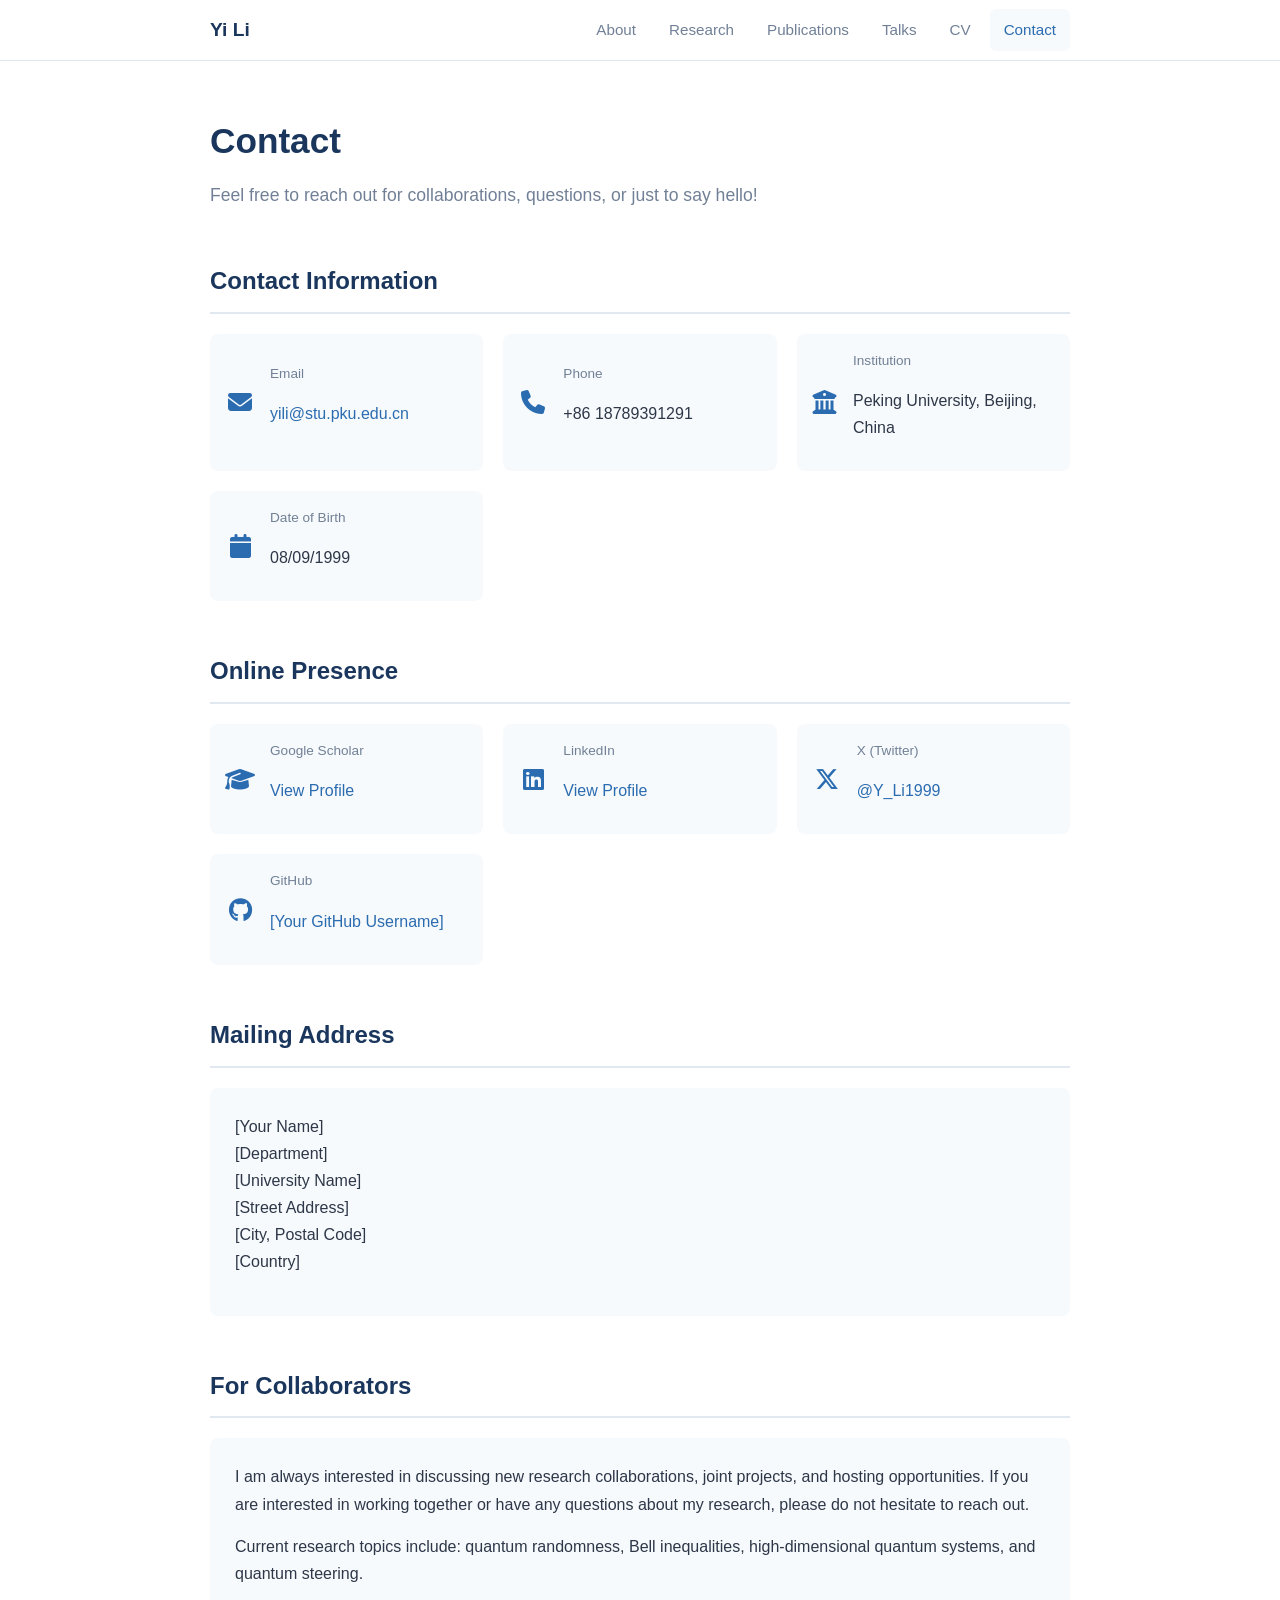
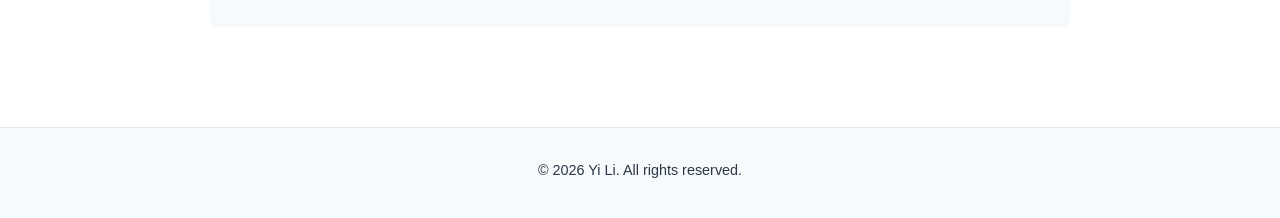
==== contact.html @ 9e3325fb "initial website" ====
<!DOCTYPE html>
<html lang="en">
<head>
    <meta charset="UTF-8">
    <meta name="viewport" content="width=device-width, initial-scale=1.0">
    <title>Contact - Yi Li</title>
    <link rel="stylesheet" href="style.css">
    <link rel="stylesheet" href="https://cdnjs.cloudflare.com/ajax/libs/font-awesome/6.4.0/css/all.min.css">
</head>
<body>
    <!-- Navigation -->
    <nav>
        <div class="nav-container">
            <a href="index.html" class="site-name">Yi Li</a>
            <button class="menu-toggle" onclick="document.querySelector('nav ul').classList.toggle('active')">
                <i class="fas fa-bars"></i>
            </button>
            <ul>
                <li><a href="index.html">About</a></li>
                <li><a href="research.html">Research</a></li>
                <li><a href="publications.html">Publications</a></li>
                <li><a href="talks.html">Talks</a></li>
                <li><a href="cv.html">CV</a></li>
                <li><a href="contact.html" class="active">Contact</a></li>
            </ul>
        </div>
    </nav>

    <!-- Main Content -->
    <main>
        <section>
            <h1>Contact</h1>
            <p class="subtitle">Feel free to reach out for collaborations, questions, or just to say hello!</p>
        </section>

        <!-- Contact Information -->
        <section>
            <h2>Contact Information</h2>
            <div class="contact-grid">
                <div class="contact-item">
                    <i class="fas fa-envelope"></i>
                    <div>
                        <p class="contact-label">Email</p>
                        <p class="contact-value"><a href="mailto:yili@stu.pku.edu.cn">yili@stu.pku.edu.cn</a></p>
                    </div>
                </div>
                <div class="contact-item">
                    <i class="fas fa-phone"></i>
                    <div>
                        <p class="contact-label">Phone</p>
                        <p class="contact-value">+86 18789391291</p>
                    </div>
                </div>
                <div class="contact-item">
                    <i class="fas fa-university"></i>
                    <div>
                        <p class="contact-label">Institution</p>
                        <p class="contact-value">Peking University, Beijing, China</p>
                    </div>
                </div>
                <div class="contact-item">
                    <i class="fas fa-calendar"></i>
                    <div>
                        <p class="contact-label">Date of Birth</p>
                        <p class="contact-value">08/09/1999</p>
                    </div>
                </div>
            </div>
        </section>

        <!-- Online Presence -->
        <section>
            <h2>Online Presence</h2>
            <div class="contact-grid">
                <div class="contact-item">
                    <i class="fas fa-graduation-cap"></i>
                    <div>
                        <p class="contact-label">Google Scholar</p>
                        <p class="contact-value"><a href="https://scholar.google.com/citations?user=m_tc_OsAAAAJ&hl=en" target="_blank">View Profile</a></p>
                    </div>
                </div>
                <div class="contact-item">
                    <i class="fab fa-linkedin"></i>
                    <div>
                        <p class="contact-label">LinkedIn</p>
                        <p class="contact-value"><a href="https://www.linkedin.com/in/yi-li-954007265/" target="_blank">View Profile</a></p>
                    </div>
                </div>
                <div class="contact-item">
                    <i class="fab fa-x-twitter"></i>
                    <div>
                        <p class="contact-label">X (Twitter)</p>
                        <p class="contact-value"><a href="https://x.com/Y_Li1999" target="_blank">@Y_Li1999</a></p>
                    </div>
                </div>
                <div class="contact-item">
                    <i class="fab fa-github"></i>
                    <div>
                        <p class="contact-label">GitHub</p>
                        <p class="contact-value"><a href="[Your GitHub URL]" target="_blank">[Your GitHub Username]</a></p>
                    </div>
                </div>
            </div>
        </section>

        <!-- Mailing Address -->
        <section>
            <h2>Mailing Address</h2>
            <div class="card">
                <p>
                    [Your Name]<br>
                    [Department]<br>
                    [University Name]<br>
                    [Street Address]<br>
                    [City, Postal Code]<br>
                    [Country]
                </p>
            </div>
        </section>

        <!-- For Potential Collaborators -->
        <section>
            <h2>For Collaborators</h2>
            <div class="card">
                <p>
                    I am always interested in discussing new research collaborations, joint projects, and hosting opportunities. If you are interested in working together or have any questions about my research, please do not hesitate to reach out.
                </p>
                <p>
                    Current research topics include: quantum randomness, Bell inequalities, high-dimensional quantum systems, and quantum steering.
                </p>
            </div>
        </section>
    </main>

    <!-- Footer -->
    <footer>
        <p>&copy; 2026 Yi Li. All rights reserved.</p>
    </footer>
</body>
</html>
---- style.css ----
/* ===========================
   Global Styles
   =========================== */
:root {
    --primary: #1a365d;
    --accent: #2b6cb0;
    --bg: #ffffff;
    --bg-light: #f7fafc;
    --text: #2d3748;
    --text-light: #718096;
    --border: #e2e8f0;
    --max-width: 900px;
}

* {
    margin: 0;
    padding: 0;
    box-sizing: border-box;
}

html {
    scroll-behavior: smooth;
}

body {
    font-family: -apple-system, BlinkMacSystemFont, 'Segoe UI', Roboto, 'Helvetica Neue', Arial, sans-serif;
    background: var(--bg);
    color: var(--text);
    line-height: 1.7;
    font-size: 16px;
}

/* ===========================
   Navigation
   =========================== */
nav {
    background: var(--bg);
    border-bottom: 1px solid var(--border);
    position: sticky;
    top: 0;
    z-index: 100;
}

nav .nav-container {
    max-width: var(--max-width);
    margin: 0 auto;
    display: flex;
    justify-content: space-between;
    align-items: center;
    padding: 0 20px;
    height: 60px;
}

nav .site-name {
    font-size: 1.2rem;
    font-weight: 600;
    color: var(--primary);
    text-decoration: none;
}

nav .site-name:hover {
    color: var(--accent);
}

nav ul {
    display: flex;
    list-style: none;
    gap: 5px;
}

nav ul li a {
    display: block;
    padding: 8px 14px;
    color: var(--text-light);
    text-decoration: none;
    font-size: 0.95rem;
    border-radius: 6px;
    transition: all 0.2s;
}

nav ul li a:hover,
nav ul li a.active {
    color: var(--accent);
    background: var(--bg-light);
}

nav .menu-toggle {
    display: none;
    background: none;
    border: none;
    font-size: 1.5rem;
    color: var(--text);
    cursor: pointer;
}

/* ===========================
   Main Content
   =========================== */
main {
    max-width: var(--max-width);
    margin: 0 auto;
    padding: 50px 20px;
    min-height: calc(100vh - 120px);
}

section {
    margin-bottom: 50px;
}

h1 {
    font-size: 2.2rem;
    color: var(--primary);
    margin-bottom: 10px;
    font-weight: 600;
}

h2 {
    font-size: 1.5rem;
    color: var(--primary);
    margin-bottom: 20px;
    padding-bottom: 10px;
    border-bottom: 2px solid var(--border);
    font-weight: 600;
}

h3 {
    font-size: 1.15rem;
    color: var(--accent);
    margin: 25px 0 10px;
    font-weight: 600;
}

h4 {
    font-size: 1rem;
    color: var(--text);
    margin: 15px 0 8px;
    font-weight: 600;
}

p {
    margin-bottom: 15px;
    color: var(--text);
}

.subtitle {
    font-size: 1.1rem;
    color: var(--text-light);
    margin-bottom: 25px;
}

a {
    color: var(--accent);
    text-decoration: none;
}

a:hover {
    text-decoration: underline;
}

/* ===========================
   Hero Section (Home)
   =========================== */
.hero {
    display: flex;
    gap: 40px;
    align-items: flex-start;
    margin-bottom: 40px;
}

.hero-photo {
    flex-shrink: 0;
    width: 180px;
}

.hero-photo .photo-placeholder {
    width: 180px;
    height: 220px;
    background: var(--bg-light);
    border: 2px dashed var(--border);
    border-radius: 8px;
    display: flex;
    align-items: center;
    justify-content: center;
    color: var(--text-light);
    font-size: 0.9rem;
    text-align: center;
    padding: 20px;
}

.hero-content {
    flex: 1;
}

.hero h1 {
    margin-bottom: 5px;
}

.hero .contacts {
    display: flex;
    flex-wrap: wrap;
    gap: 15px;
    margin-top: 20px;
    font-size: 0.95rem;
}

.hero .contacts a {
    color: var(--accent);
}

.hero .contacts span {
    display: inline-flex;
    align-items: center;
    gap: 5px;
    color: var(--text-light);
}

/* ===========================
   Profile Image
   =========================== */
.profile-photo {
    width: 180px;
    height: 220px;
    object-fit: cover;
    border-radius: 8px;
    border: 2px solid var(--border);
}

/* ===========================
   Section Cards
   =========================== */
.card {
    background: var(--bg-light);
    border-radius: 8px;
    padding: 25px;
    margin-bottom: 20px;
}

.card h3 {
    margin-top: 0;
}

/* ===========================
   Publication List
   =========================== */
.pub-list {
    list-style: none;
}

.pub-list li {
    padding: 20px 0;
    border-bottom: 1px solid var(--border);
}

.pub-list li:last-child {
    border-bottom: none;
}

.pub-list .pub-title {
    font-weight: 600;
    color: var(--primary);
    font-size: 1.05rem;
    margin-bottom: 5px;
}

.pub-list .pub-authors {
    color: var(--text-light);
    font-size: 0.95rem;
    margin-bottom: 5px;
}

.pub-list .pub-journal {
    color: var(--accent);
    font-style: italic;
    font-size: 0.95rem;
}

.pub-list .pub-note {
    color: var(--text-light);
    font-size: 0.85rem;
    margin-top: 5px;
}

/* ===========================
   Research Cards
   =========================== */
.research-grid {
    display: grid;
    grid-template-columns: repeat(auto-fit, minmax(280px, 1fr));
    gap: 20px;
}

.research-card {
    background: var(--bg-light);
    border-radius: 8px;
    padding: 25px;
    border: 1px solid var(--border);
}

.research-card h3 {
    margin-top: 0;
    color: var(--primary);
}

.research-card p {
    font-size: 0.95rem;
    color: var(--text-light);
}

/* ===========================
   Talks List
   =========================== */
.talks-list {
    list-style: none;
}

.talks-list li {
    padding: 15px 0;
    border-bottom: 1px solid var(--border);
}

.talks-list li:last-child {
    border-bottom: none;
}

.talks-list .talk-type {
    display: inline-block;
    background: var(--primary);
    color: white;
    padding: 2px 10px;
    border-radius: 4px;
    font-size: 0.8rem;
    margin-right: 10px;
}

.talks-list .talk-title {
    font-weight: 600;
    color: var(--text);
}

.talks-list .talk-info {
    color: var(--text-light);
    font-size: 0.9rem;
    margin-top: 5px;
}

/* ===========================
   CV Section
   =========================== */
.cv-section {
    margin-bottom: 40px;
}

.cv-section h3 {
    margin-top: 0;
}

.cv-item {
    display: flex;
    justify-content: space-between;
    padding: 8px 0;
    border-bottom: 1px solid var(--border);
}

.cv-item:last-child {
    border-bottom: none;
}

.cv-item .cv-left {
    flex: 1;
}

.cv-item .cv-right {
    color: var(--text-light);
    font-size: 0.9rem;
}

/* ===========================
   Contact Info
   =========================== */
.contact-grid {
    display: grid;
    grid-template-columns: repeat(auto-fit, minmax(250px, 1fr));
    gap: 20px;
}

.contact-item {
    display: flex;
    align-items: center;
    gap: 15px;
    padding: 15px;
    background: var(--bg-light);
    border-radius: 8px;
}

.contact-item i {
    font-size: 1.5rem;
    color: var(--accent);
    width: 30px;
    text-align: center;
}

.contact-item .contact-label {
    font-size: 0.85rem;
    color: var(--text-light);
}

.contact-item .contact-value {
    font-size: 1rem;
    color: var(--text);
}

.contact-item .contact-value a {
    color: var(--accent);
}

/* ===========================
   Social Links
   =========================== */
.social-links {
    display: flex;
    gap: 15px;
    margin-top: 20px;
}

.social-links a {
    display: inline-flex;
    align-items: center;
    gap: 8px;
    padding: 10px 20px;
    background: var(--primary);
    color: white;
    border-radius: 25px;
    font-size: 0.9rem;
    text-decoration: none;
    transition: background 0.2s;
}

.social-links a:hover {
    background: var(--accent);
    text-decoration: none;
}

.social-links a.linkedin {
    background: #0077b5;
}

.social-links a.twitter {
    background: #000;
}

/* ===========================
   Education & Experience
   =========================== */
.edu-item, .exp-item {
    padding: 20px 0;
    border-bottom: 1px solid var(--border);
}

.edu-item:last-child, .exp-item:last-child {
    border-bottom: none;
}

.edu-header, .exp-header {
    display: flex;
    justify-content: space-between;
    align-items: baseline;
    flex-wrap: wrap;
    gap: 10px;
}

.edu-header h3, .exp-header h3 {
    margin: 0;
    color: var(--primary);
}

.edu-header span, .exp-header span {
    color: var(--text-light);
    font-size: 0.9rem;
}

.edu-sub, .exp-sub {
    color: var(--text-light);
    margin-top: 5px;
}

.edu-item ul, .exp-item ul {
    margin-top: 10px;
    margin-left: 20px;
    color: var(--text);
}

.edu-item ul li, .exp-item ul li {
    margin-bottom: 5px;
}

/* ===========================
   Skills
   =========================== */
.skills-grid {
    display: grid;
    grid-template-columns: repeat(auto-fit, minmax(220px, 1fr));
    gap: 15px;
}

.skill-item {
    background: var(--bg-light);
    padding: 15px;
    border-radius: 8px;
}

.skill-item strong {
    color: var(--primary);
    display: block;
    margin-bottom: 5px;
}

.skill-item span {
    color: var(--text-light);
    font-size: 0.95rem;
}

/* ===========================
   Awards
   =========================== */
.award-grid {
    display: grid;
    grid-template-columns: repeat(auto-fit, minmax(280px, 1fr));
    gap: 12px;
}

.award-item {
    display: flex;
    justify-content: space-between;
    align-items: center;
    padding: 12px 15px;
    background: var(--bg-light);
    border-radius: 8px;
}

.award-item .award-name {
    color: var(--text);
}

.award-item .award-year {
    color: var(--text-light);
    font-size: 0.9rem;
}

/* ===========================
   Interests
   =========================== */
.interests {
    display: grid;
    grid-template-columns: repeat(auto-fit, minmax(300px, 1fr));
    gap: 20px;
}

.interest-item {
    background: var(--bg-light);
    padding: 20px;
    border-radius: 8px;
}

.interest-item h4 {
    margin: 0 0 10px;
    color: var(--primary);
    font-size: 1.05rem;
}

.interest-item p {
    margin: 0;
    font-size: 0.95rem;
    color: var(--text-light);
}

/* ===========================
   Footer
   =========================== */
footer {
    background: var(--bg-light);
    border-top: 1px solid var(--border);
    padding: 30px 20px;
    text-align: center;
    color: var(--text-light);
    font-size: 0.9rem;
}

footer p {
    margin-bottom: 5px;
}

/* ===========================
   Responsive Design
   =========================== */
@media (max-width: 768px) {
    nav ul {
        display: none;
        position: absolute;
        top: 60px;
        left: 0;
        right: 0;
        background: var(--bg);
        flex-direction: column;
        padding: 10px 20px;
        border-bottom: 1px solid var(--border);
    }

    nav ul.active {
        display: flex;
    }

    nav .menu-toggle {
        display: block;
    }

    .hero {
        flex-direction: column;
        align-items: center;
        text-align: center;
    }

    .hero .contacts {
        justify-content: center;
    }

    .hero-photo {
        width: 100%;
        display: flex;
        justify-content: center;
    }

    .hero-photo .photo-placeholder {
        width: 160px;
        height: 200px;
    }

    h1 {
        font-size: 1.8rem;
    }

    h2 {
        font-size: 1.3rem;
    }

    main {
        padding: 30px 15px;
    }

    .edu-header, .exp-header {
        flex-direction: column;
    }
}
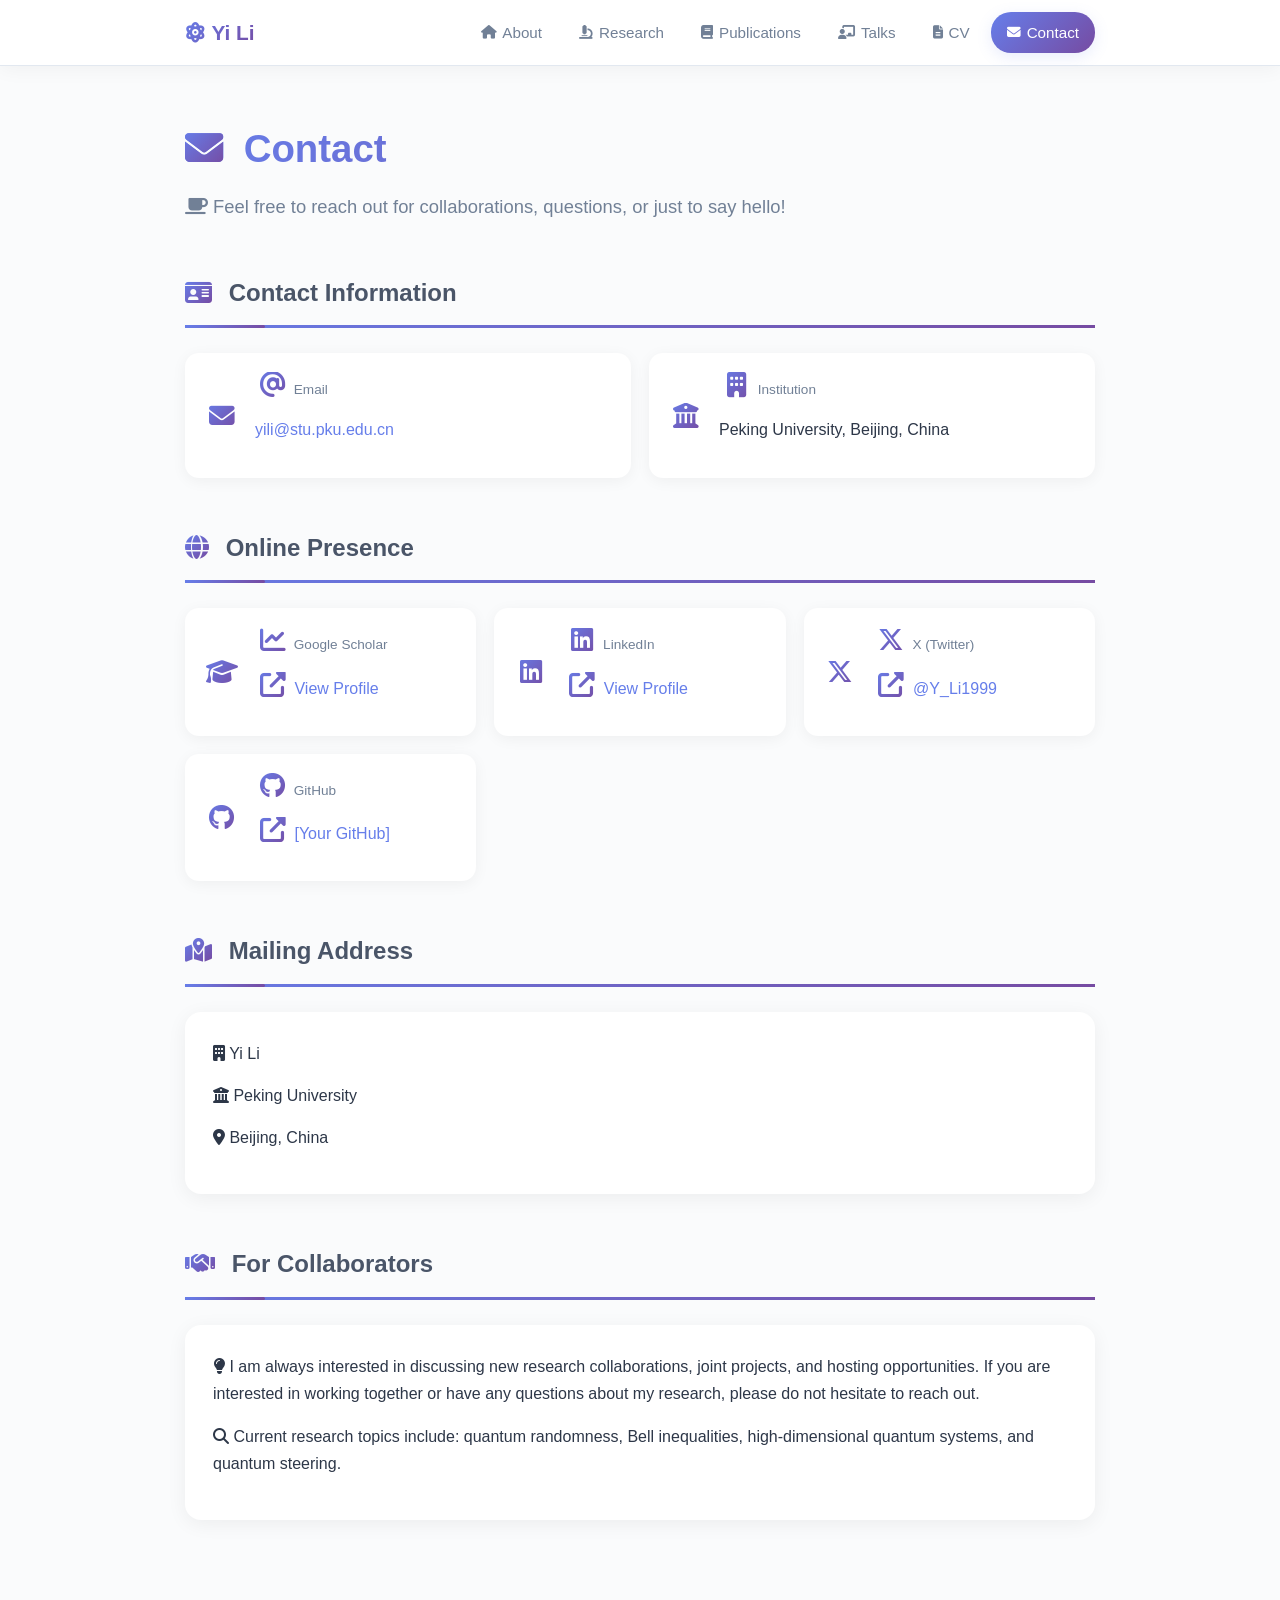
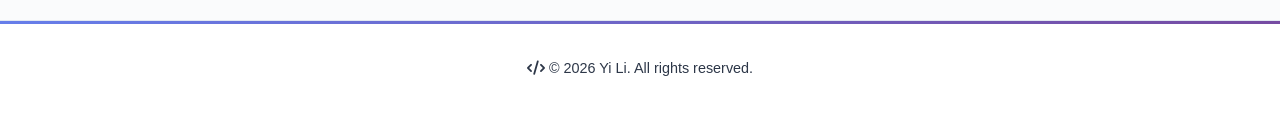
==== commit e3de2c6b: "update" ====
--- a/contact.html
+++ b/contact.html
@@ -11,17 +11,17 @@
     <!-- Navigation -->
     <nav>
         <div class="nav-container">
-            <a href="index.html" class="site-name">Yi Li</a>
+            <a href="index.html" class="site-name"><i class="fas fa-atom"></i> Yi Li</a>
             <button class="menu-toggle" onclick="document.querySelector('nav ul').classList.toggle('active')">
                 <i class="fas fa-bars"></i>
             </button>
             <ul>
-                <li><a href="index.html">About</a></li>
-                <li><a href="research.html">Research</a></li>
-                <li><a href="publications.html">Publications</a></li>
-                <li><a href="talks.html">Talks</a></li>
-                <li><a href="cv.html">CV</a></li>
-                <li><a href="contact.html" class="active">Contact</a></li>
+                <li><a href="index.html"><i class="fas fa-home"></i> About</a></li>
+                <li><a href="research.html"><i class="fas fa-microscope"></i> Research</a></li>
+                <li><a href="publications.html"><i class="fas fa-book"></i> Publications</a></li>
+                <li><a href="talks.html"><i class="fas fa-chalkboard-teacher"></i> Talks</a></li>
+                <li><a href="cv.html"><i class="fas fa-file-alt"></i> CV</a></li>
+                <li><a href="contact.html" class="active"><i class="fas fa-envelope"></i> Contact</a></li>
             </ul>
         </div>
     </nav>
@@ -29,40 +29,26 @@
     <!-- Main Content -->
     <main>
         <section>
-            <h1>Contact</h1>
-            <p class="subtitle">Feel free to reach out for collaborations, questions, or just to say hello!</p>
+            <h1><i class="fas fa-envelope"></i> Contact</h1>
+            <p class="subtitle"><i class="fas fa-coffee"></i> Feel free to reach out for collaborations, questions, or just to say hello!</p>
         </section>
 
         <!-- Contact Information -->
         <section>
-            <h2>Contact Information</h2>
+            <h2><i class="fas fa-id-card"></i> Contact Information</h2>
             <div class="contact-grid">
                 <div class="contact-item">
                     <i class="fas fa-envelope"></i>
                     <div>
-                        <p class="contact-label">Email</p>
+                        <p class="contact-label"><i class="fas fa-at"></i> Email</p>
                         <p class="contact-value"><a href="mailto:yili@stu.pku.edu.cn">yili@stu.pku.edu.cn</a></p>
-                    </div>
-                </div>
-                <div class="contact-item">
-                    <i class="fas fa-phone"></i>
-                    <div>
-                        <p class="contact-label">Phone</p>
-                        <p class="contact-value">+86 18789391291</p>
                     </div>
                 </div>
                 <div class="contact-item">
                     <i class="fas fa-university"></i>
                     <div>
-                        <p class="contact-label">Institution</p>
+                        <p class="contact-label"><i class="fas fa-building"></i> Institution</p>
                         <p class="contact-value">Peking University, Beijing, China</p>
-                    </div>
-                </div>
-                <div class="contact-item">
-                    <i class="fas fa-calendar"></i>
-                    <div>
-                        <p class="contact-label">Date of Birth</p>
-                        <p class="contact-value">08/09/1999</p>
                     </div>
                 </div>
             </div>
@@ -70,34 +56,34 @@
 
         <!-- Online Presence -->
         <section>
-            <h2>Online Presence</h2>
+            <h2><i class="fas fa-globe"></i> Online Presence</h2>
             <div class="contact-grid">
                 <div class="contact-item">
                     <i class="fas fa-graduation-cap"></i>
                     <div>
-                        <p class="contact-label">Google Scholar</p>
-                        <p class="contact-value"><a href="https://scholar.google.com/citations?user=m_tc_OsAAAAJ&hl=en" target="_blank">View Profile</a></p>
+                        <p class="contact-label"><i class="fas fa-chart-line"></i> Google Scholar</p>
+                        <p class="contact-value"><a href="https://scholar.google.com/citations?user=m_tc_OsAAAAJ&hl=en" target="_blank"><i class="fas fa-external-link-alt"></i> View Profile</a></p>
                     </div>
                 </div>
                 <div class="contact-item">
                     <i class="fab fa-linkedin"></i>
                     <div>
-                        <p class="contact-label">LinkedIn</p>
-                        <p class="contact-value"><a href="https://www.linkedin.com/in/yi-li-954007265/" target="_blank">View Profile</a></p>
+                        <p class="contact-label"><i class="fab fa-linkedin"></i> LinkedIn</p>
+                        <p class="contact-value"><a href="https://www.linkedin.com/in/yi-li-954007265/" target="_blank"><i class="fas fa-external-link-alt"></i> View Profile</a></p>
                     </div>
                 </div>
                 <div class="contact-item">
                     <i class="fab fa-x-twitter"></i>
                     <div>
-                        <p class="contact-label">X (Twitter)</p>
-                        <p class="contact-value"><a href="https://x.com/Y_Li1999" target="_blank">@Y_Li1999</a></p>
+                        <p class="contact-label"><i class="fab fa-x-twitter"></i> X (Twitter)</p>
+                        <p class="contact-value"><a href="https://x.com/Y_Li1999" target="_blank"><i class="fas fa-external-link-alt"></i> @Y_Li1999</a></p>
                     </div>
                 </div>
                 <div class="contact-item">
                     <i class="fab fa-github"></i>
                     <div>
-                        <p class="contact-label">GitHub</p>
-                        <p class="contact-value"><a href="[Your GitHub URL]" target="_blank">[Your GitHub Username]</a></p>
+                        <p class="contact-label"><i class="fab fa-github"></i> GitHub</p>
+                        <p class="contact-value"><a href="#"><i class="fas fa-external-link-alt"></i> [Your GitHub]</a></p>
                     </div>
                 </div>
             </div>
@@ -105,36 +91,27 @@
 
         <!-- Mailing Address -->
         <section>
-            <h2>Mailing Address</h2>
+            <h2><i class="fas fa-map-marked-alt"></i> Mailing Address</h2>
             <div class="card">
-                <p>
-                    [Your Name]<br>
-                    [Department]<br>
-                    [University Name]<br>
-                    [Street Address]<br>
-                    [City, Postal Code]<br>
-                    [Country]
-                </p>
+                <p><i class="fas fa-building"></i> Yi Li</p>
+                <p><i class="fas fa-university"></i> Peking University</p>
+                <p><i class="fas fa-map-marker-alt"></i> Beijing, China</p>
             </div>
         </section>
 
         <!-- For Potential Collaborators -->
         <section>
-            <h2>For Collaborators</h2>
+            <h2><i class="fas fa-handshake"></i> For Collaborators</h2>
             <div class="card">
-                <p>
-                    I am always interested in discussing new research collaborations, joint projects, and hosting opportunities. If you are interested in working together or have any questions about my research, please do not hesitate to reach out.
-                </p>
-                <p>
-                    Current research topics include: quantum randomness, Bell inequalities, high-dimensional quantum systems, and quantum steering.
-                </p>
+                <p><i class="fas fa-lightbulb"></i> I am always interested in discussing new research collaborations, joint projects, and hosting opportunities. If you are interested in working together or have any questions about my research, please do not hesitate to reach out.</p>
+                <p><i class="fas fa-search"></i> Current research topics include: quantum randomness, Bell inequalities, high-dimensional quantum systems, and quantum steering.</p>
             </div>
         </section>
     </main>
 
     <!-- Footer -->
     <footer>
-        <p>&copy; 2026 Yi Li. All rights reserved.</p>
+        <p><i class="fas fa-code"></i> &copy; 2026 Yi Li. All rights reserved.</p>
     </footer>
 </body>
 </html>
--- a/style.css
+++ b/style.css
@@ -2,14 +2,22 @@
    Global Styles
    =========================== */
 :root {
-    --primary: #1a365d;
-    --accent: #2b6cb0;
-    --bg: #ffffff;
-    --bg-light: #f7fafc;
+    --primary: #4a5568;
+    --accent: #667eea;
+    --accent-light: #764ba2;
+    --bg: #fafbfc;
+    --bg-card: #ffffff;
+    --bg-light: #f7f8fc;
     --text: #2d3748;
     --text-light: #718096;
     --border: #e2e8f0;
-    --max-width: 900px;
+    --shadow: rgba(102, 126, 234, 0.15);
+    --gradient-1: linear-gradient(135deg, #667eea 0%, #764ba2 100%);
+    --gradient-2: linear-gradient(135deg, #f093fb 0%, #f5576c 100%);
+    --gradient-3: linear-gradient(135deg, #4facfe 0%, #00f2fe 100%);
+    --gradient-4: linear-gradient(135deg, #43e97b 0%, #38f9d7 100%);
+    --gradient-5: linear-gradient(135deg, #fa709a 0%, #fee140 100%);
+    --max-width: 950px;
 }
 
 * {
@@ -34,11 +42,13 @@
    Navigation
    =========================== */
 nav {
-    background: var(--bg);
+    background: rgba(255, 255, 255, 0.95);
+    backdrop-filter: blur(10px);
     border-bottom: 1px solid var(--border);
     position: sticky;
     top: 0;
     z-index: 100;
+    box-shadow: 0 2px 20px rgba(0, 0, 0, 0.05);
 }
 
 nav .nav-container {
@@ -48,18 +58,22 @@
     justify-content: space-between;
     align-items: center;
     padding: 0 20px;
-    height: 60px;
+    height: 65px;
 }
 
 nav .site-name {
-    font-size: 1.2rem;
-    font-weight: 600;
-    color: var(--primary);
+    font-size: 1.3rem;
+    font-weight: 700;
+    background: var(--gradient-1);
+    -webkit-background-clip: text;
+    -webkit-text-fill-color: transparent;
+    background-clip: text;
     text-decoration: none;
+    transition: transform 0.3s;
 }
 
 nav .site-name:hover {
-    color: var(--accent);
+    transform: scale(1.05);
 }
 
 nav ul {
@@ -69,19 +83,27 @@
 }
 
 nav ul li a {
-    display: block;
-    padding: 8px 14px;
+    display: flex;
+    align-items: center;
+    gap: 6px;
+    padding: 8px 16px;
     color: var(--text-light);
     text-decoration: none;
     font-size: 0.95rem;
-    border-radius: 6px;
-    transition: all 0.2s;
+    border-radius: 20px;
+    transition: all 0.3s cubic-bezier(0.4, 0, 0.2, 1);
+    position: relative;
+}
+
+nav ul li a .fas, nav ul li a .fab {
+    font-size: 0.85rem;
 }
 
 nav ul li a:hover,
 nav ul li a.active {
-    color: var(--accent);
-    background: var(--bg-light);
+    color: white;
+    background: var(--gradient-1);
+    box-shadow: 0 4px 15px var(--shadow);
 }
 
 nav .menu-toggle {
@@ -100,27 +122,69 @@
     max-width: var(--max-width);
     margin: 0 auto;
     padding: 50px 20px;
-    min-height: calc(100vh - 120px);
+    min-height: calc(100vh - 130px);
 }
 
 section {
     margin-bottom: 50px;
+    animation: fadeInUp 0.6s ease-out;
+}
+
+@keyframes fadeInUp {
+    from {
+        opacity: 0;
+        transform: translateY(20px);
+    }
+    to {
+        opacity: 1;
+        transform: translateY(0);
+    }
 }
 
 h1 {
-    font-size: 2.2rem;
-    color: var(--primary);
+    font-size: 2.4rem;
+    background: var(--gradient-1);
+    -webkit-background-clip: text;
+    -webkit-text-fill-color: transparent;
+    background-clip: text;
     margin-bottom: 10px;
-    font-weight: 600;
+    font-weight: 700;
+}
+
+h1 .fas, h1 .fab {
+    background: var(--gradient-1);
+    -webkit-background-clip: text;
+    -webkit-text-fill-color: transparent;
+    margin-right: 10px;
 }
 
 h2 {
     font-size: 1.5rem;
     color: var(--primary);
-    margin-bottom: 20px;
-    padding-bottom: 10px;
-    border-bottom: 2px solid var(--border);
+    margin-bottom: 25px;
+    padding-bottom: 12px;
+    border-bottom: 3px solid transparent;
+    border-image: var(--gradient-1) 1;
     font-weight: 600;
+    position: relative;
+}
+
+h2::before {
+    content: '';
+    position: absolute;
+    bottom: -3px;
+    left: 0;
+    width: 80px;
+    height: 3px;
+    background: var(--gradient-1);
+    border-radius: 2px;
+}
+
+h2 .fas, h2 .fab {
+    background: var(--gradient-1);
+    -webkit-background-clip: text;
+    -webkit-text-fill-color: transparent;
+    margin-right: 10px;
 }
 
 h3 {
@@ -130,6 +194,11 @@
     font-weight: 600;
 }
 
+h3 .fas, h3 .fab {
+    margin-right: 8px;
+    color: var(--accent);
+}
+
 h4 {
     font-size: 1rem;
     color: var(--text);
@@ -137,13 +206,18 @@
     font-weight: 600;
 }
 
+h4 .fas, h4 .fab {
+    margin-right: 8px;
+    color: var(--accent);
+}
+
 p {
     margin-bottom: 15px;
     color: var(--text);
 }
 
 .subtitle {
-    font-size: 1.1rem;
+    font-size: 1.15rem;
     color: var(--text-light);
     margin-bottom: 25px;
 }
@@ -151,10 +225,11 @@
 a {
     color: var(--accent);
     text-decoration: none;
+    transition: color 0.3s;
 }
 
 a:hover {
-    text-decoration: underline;
+    color: var(--accent-light);
 }
 
 /* ===========================
@@ -162,22 +237,25 @@
    =========================== */
 .hero {
     display: flex;
-    gap: 40px;
+    gap: 45px;
     align-items: flex-start;
-    margin-bottom: 40px;
+    margin-bottom: 45px;
+    background: var(--bg-card);
+    padding: 40px;
+    border-radius: 20px;
+    box-shadow: 0 10px 40px rgba(0, 0, 0, 0.08);
+    animation: fadeInUp 0.8s ease-out;
 }
 
 .hero-photo {
     flex-shrink: 0;
-    width: 180px;
 }
 
 .hero-photo .photo-placeholder {
     width: 180px;
     height: 220px;
     background: var(--bg-light);
-    border: 2px dashed var(--border);
-    border-radius: 8px;
+    border-radius: 12px;
     display: flex;
     align-items: center;
     justify-content: center;
@@ -192,7 +270,7 @@
 }
 
 .hero h1 {
-    margin-bottom: 5px;
+    margin-bottom: 8px;
 }
 
 .hero .contacts {
@@ -210,7 +288,7 @@
 .hero .contacts span {
     display: inline-flex;
     align-items: center;
-    gap: 5px;
+    gap: 6px;
     color: var(--text-light);
 }
 
@@ -221,18 +299,28 @@
     width: 180px;
     height: 220px;
     object-fit: cover;
-    border-radius: 8px;
-    border: 2px solid var(--border);
+    border-radius: 12px;
+    box-shadow: 0 8px 25px rgba(0, 0, 0, 0.15);
+    border: 4px solid transparent;
+    background: linear-gradient(white, white) padding-box,
+                var(--gradient-1) border-box;
 }
 
 /* ===========================
    Section Cards
    =========================== */
 .card {
-    background: var(--bg-light);
-    border-radius: 8px;
-    padding: 25px;
+    background: var(--bg-card);
+    border-radius: 16px;
+    padding: 28px;
     margin-bottom: 20px;
+    box-shadow: 0 4px 20px rgba(0, 0, 0, 0.06);
+    transition: transform 0.3s, box-shadow 0.3s;
+}
+
+.card:hover {
+    transform: translateY(-3px);
+    box-shadow: 0 8px 30px rgba(102, 126, 234, 0.15);
 }
 
 .card h3 {
@@ -247,25 +335,40 @@
 }
 
 .pub-list li {
-    padding: 20px 0;
-    border-bottom: 1px solid var(--border);
-}
-
-.pub-list li:last-child {
-    border-bottom: none;
+    padding: 22px 25px;
+    margin-bottom: 15px;
+    background: var(--bg-card);
+    border-radius: 12px;
+    border-left: 4px solid;
+    border-image: var(--gradient-1) 1;
+    box-shadow: 0 3px 15px rgba(0, 0, 0, 0.05);
+    transition: transform 0.3s, box-shadow 0.3s;
+    animation: fadeInUp 0.5s ease-out;
+    animation-fill-mode: backwards;
+}
+
+.pub-list li:nth-child(1) { animation-delay: 0.1s; }
+.pub-list li:nth-child(2) { animation-delay: 0.15s; }
+.pub-list li:nth-child(3) { animation-delay: 0.2s; }
+.pub-list li:nth-child(4) { animation-delay: 0.25s; }
+.pub-list li:nth-child(5) { animation-delay: 0.3s; }
+
+.pub-list li:hover {
+    transform: translateX(5px);
+    box-shadow: 0 5px 20px var(--shadow);
 }
 
 .pub-list .pub-title {
     font-weight: 600;
     color: var(--primary);
     font-size: 1.05rem;
-    margin-bottom: 5px;
+    margin-bottom: 6px;
 }
 
 .pub-list .pub-authors {
     color: var(--text-light);
     font-size: 0.95rem;
-    margin-bottom: 5px;
+    margin-bottom: 6px;
 }
 
 .pub-list .pub-journal {
@@ -277,7 +380,7 @@
 .pub-list .pub-note {
     color: var(--text-light);
     font-size: 0.85rem;
-    margin-top: 5px;
+    margin-top: 6px;
 }
 
 /* ===========================
@@ -286,24 +389,62 @@
 .research-grid {
     display: grid;
     grid-template-columns: repeat(auto-fit, minmax(280px, 1fr));
-    gap: 20px;
+    gap: 22px;
 }
 
 .research-card {
-    background: var(--bg-light);
-    border-radius: 8px;
-    padding: 25px;
+    background: var(--bg-card);
+    border-radius: 16px;
+    padding: 28px;
     border: 1px solid var(--border);
+    transition: all 0.3s cubic-bezier(0.4, 0, 0.2, 1);
+    position: relative;
+    overflow: hidden;
+}
+
+.research-card::before {
+    content: '';
+    position: absolute;
+    top: 0;
+    left: 0;
+    right: 0;
+    height: 4px;
+    background: var(--gradient-1);
+    opacity: 0;
+    transition: opacity 0.3s;
+}
+
+.research-card:hover::before {
+    opacity: 1;
+}
+
+.research-card:hover {
+    transform: translateY(-5px);
+    box-shadow: 0 15px 40px var(--shadow);
+    border-color: transparent;
 }
 
 .research-card h3 {
     margin-top: 0;
     color: var(--primary);
+    position: relative;
+}
+
+.research-card h3::after {
+    content: '';
+    position: absolute;
+    bottom: -8px;
+    left: 0;
+    width: 30px;
+    height: 3px;
+    background: var(--gradient-1);
+    border-radius: 2px;
 }
 
 .research-card p {
     font-size: 0.95rem;
     color: var(--text-light);
+    margin-top: 15px;
 }
 
 /* ===========================
@@ -314,8 +455,18 @@
 }
 
 .talks-list li {
-    padding: 15px 0;
-    border-bottom: 1px solid var(--border);
+    padding: 18px 22px;
+    margin-bottom: 12px;
+    background: var(--bg-card);
+    border-radius: 12px;
+    box-shadow: 0 3px 12px rgba(0, 0, 0, 0.05);
+    transition: all 0.3s;
+    border-left: 4px solid var(--accent);
+}
+
+.talks-list li:hover {
+    transform: translateX(5px);
+    box-shadow: 0 5px 20px var(--shadow);
 }
 
 .talks-list li:last-child {
@@ -324,12 +475,13 @@
 
 .talks-list .talk-type {
     display: inline-block;
-    background: var(--primary);
+    background: var(--gradient-1);
     color: white;
-    padding: 2px 10px;
-    border-radius: 4px;
+    padding: 4px 14px;
+    border-radius: 20px;
     font-size: 0.8rem;
-    margin-right: 10px;
+    margin-right: 12px;
+    font-weight: 500;
 }
 
 .talks-list .talk-title {
@@ -340,7 +492,7 @@
 .talks-list .talk-info {
     color: var(--text-light);
     font-size: 0.9rem;
-    margin-top: 5px;
+    margin-top: 6px;
 }
 
 /* ===========================
@@ -357,7 +509,7 @@
 .cv-item {
     display: flex;
     justify-content: space-between;
-    padding: 8px 0;
+    padding: 10px 0;
     border-bottom: 1px solid var(--border);
 }
 
@@ -379,23 +531,35 @@
    =========================== */
 .contact-grid {
     display: grid;
-    grid-template-columns: repeat(auto-fit, minmax(250px, 1fr));
-    gap: 20px;
+    grid-template-columns: repeat(auto-fit, minmax(240px, 1fr));
+    gap: 18px;
 }
 
 .contact-item {
     display: flex;
     align-items: center;
-    gap: 15px;
-    padding: 15px;
-    background: var(--bg-light);
-    border-radius: 8px;
+    gap: 16px;
+    padding: 18px;
+    background: var(--bg-card);
+    border-radius: 14px;
+    box-shadow: 0 3px 15px rgba(0, 0, 0, 0.05);
+    transition: all 0.3s;
+    border: 1px solid transparent;
+}
+
+.contact-item:hover {
+    transform: translateY(-3px);
+    box-shadow: 0 8px 25px var(--shadow);
+    border-color: rgba(102, 126, 234, 0.2);
 }
 
 .contact-item i {
-    font-size: 1.5rem;
-    color: var(--accent);
-    width: 30px;
+    font-size: 1.6rem;
+    background: var(--gradient-1);
+    -webkit-background-clip: text;
+    -webkit-text-fill-color: transparent;
+    background-clip: text;
+    width: 35px;
     text-align: center;
 }
 
@@ -418,42 +582,74 @@
    =========================== */
 .social-links {
     display: flex;
-    gap: 15px;
-    margin-top: 20px;
+    gap: 12px;
+    margin-top: 22px;
 }
 
 .social-links a {
     display: inline-flex;
     align-items: center;
     gap: 8px;
-    padding: 10px 20px;
-    background: var(--primary);
+    padding: 10px 22px;
     color: white;
     border-radius: 25px;
     font-size: 0.9rem;
     text-decoration: none;
-    transition: background 0.2s;
+    transition: all 0.3s cubic-bezier(0.4, 0, 0.2, 1);
+    font-weight: 500;
+    position: relative;
+    overflow: hidden;
+}
+
+.social-links a::before {
+    content: '';
+    position: absolute;
+    top: 0;
+    left: -100%;
+    width: 100%;
+    height: 100%;
+    background: linear-gradient(90deg, transparent, rgba(255,255,255,0.2), transparent);
+    transition: left 0.5s;
+}
+
+.social-links a:hover::before {
+    left: 100%;
 }
 
 .social-links a:hover {
-    background: var(--accent);
+    transform: translateY(-3px);
+    box-shadow: 0 6px 20px var(--shadow);
     text-decoration: none;
 }
 
+.social-links a.scholar {
+    background: var(--gradient-1);
+}
+
 .social-links a.linkedin {
-    background: #0077b5;
+    background: linear-gradient(135deg, #0077b5 0%, #00a0dc 100%);
 }
 
 .social-links a.twitter {
-    background: #000;
+    background: linear-gradient(135deg, #000000 0%, #333333 100%);
 }
 
 /* ===========================
    Education & Experience
    =========================== */
 .edu-item, .exp-item {
-    padding: 20px 0;
-    border-bottom: 1px solid var(--border);
+    padding: 22px 25px;
+    margin-bottom: 15px;
+    background: var(--bg-card);
+    border-radius: 14px;
+    box-shadow: 0 3px 15px rgba(0, 0, 0, 0.05);
+    transition: all 0.3s;
+    border-left: 4px solid var(--accent);
+}
+
+.edu-item:hover, .exp-item:hover {
+    transform: translateX(5px);
+    box-shadow: 0 5px 20px var(--shadow);
 }
 
 .edu-item:last-child, .exp-item:last-child {
@@ -474,23 +670,26 @@
 }
 
 .edu-header span, .exp-header span {
-    color: var(--text-light);
-    font-size: 0.9rem;
+    color: white;
+    background: var(--gradient-1);
+    padding: 3px 12px;
+    border-radius: 15px;
+    font-size: 0.85rem;
 }
 
 .edu-sub, .exp-sub {
     color: var(--text-light);
-    margin-top: 5px;
+    margin-top: 6px;
 }
 
 .edu-item ul, .exp-item ul {
-    margin-top: 10px;
+    margin-top: 12px;
     margin-left: 20px;
     color: var(--text);
 }
 
 .edu-item ul li, .exp-item ul li {
-    margin-bottom: 5px;
+    margin-bottom: 6px;
 }
 
 /* ===========================
@@ -503,15 +702,27 @@
 }
 
 .skill-item {
-    background: var(--bg-light);
-    padding: 15px;
-    border-radius: 8px;
+    background: var(--bg-card);
+    padding: 18px;
+    border-radius: 12px;
+    box-shadow: 0 3px 12px rgba(0, 0, 0, 0.05);
+    transition: all 0.3s;
+    border: 1px solid var(--border);
+}
+
+.skill-item:hover {
+    transform: translateY(-3px);
+    box-shadow: 0 8px 25px var(--shadow);
+    border-color: rgba(102, 126, 234, 0.3);
 }
 
 .skill-item strong {
-    color: var(--primary);
+    background: var(--gradient-1);
+    -webkit-background-clip: text;
+    -webkit-text-fill-color: transparent;
+    background-clip: text;
     display: block;
-    margin-bottom: 5px;
+    margin-bottom: 6px;
 }
 
 .skill-item span {
@@ -524,26 +735,39 @@
    =========================== */
 .award-grid {
     display: grid;
-    grid-template-columns: repeat(auto-fit, minmax(280px, 1fr));
-    gap: 12px;
+    grid-template-columns: repeat(auto-fit, minmax(260px, 1fr));
+    gap: 14px;
 }
 
 .award-item {
     display: flex;
     justify-content: space-between;
     align-items: center;
-    padding: 12px 15px;
-    background: var(--bg-light);
-    border-radius: 8px;
+    padding: 14px 18px;
+    background: var(--bg-card);
+    border-radius: 12px;
+    box-shadow: 0 3px 12px rgba(0, 0, 0, 0.05);
+    transition: all 0.3s;
+    border-left: 4px solid;
+    border-image: var(--gradient-4) 1;
+}
+
+.award-item:hover {
+    transform: translateX(5px);
+    box-shadow: 0 5px 20px var(--shadow);
 }
 
 .award-item .award-name {
     color: var(--text);
+    font-weight: 500;
 }
 
 .award-item .award-year {
-    color: var(--text-light);
-    font-size: 0.9rem;
+    background: var(--gradient-1);
+    color: white;
+    padding: 3px 12px;
+    border-radius: 15px;
+    font-size: 0.85rem;
 }
 
 /* ===========================
@@ -551,42 +775,92 @@
    =========================== */
 .interests {
     display: grid;
-    grid-template-columns: repeat(auto-fit, minmax(300px, 1fr));
+    grid-template-columns: repeat(auto-fit, minmax(280px, 1fr));
     gap: 20px;
 }
 
 .interest-item {
-    background: var(--bg-light);
-    padding: 20px;
-    border-radius: 8px;
+    background: var(--bg-card);
+    padding: 25px;
+    border-radius: 16px;
+    box-shadow: 0 4px 18px rgba(0, 0, 0, 0.06);
+    transition: all 0.3s cubic-bezier(0.4, 0, 0.2, 1);
+    position: relative;
+    overflow: hidden;
+}
+
+.interest-item::before {
+    content: '';
+    position: absolute;
+    top: 0;
+    left: 0;
+    width: 100%;
+    height: 100%;
+    background: var(--gradient-1);
+    opacity: 0;
+    transition: opacity 0.3s;
+    z-index: 0;
+}
+
+.interest-item:hover::before {
+    opacity: 0.03;
+}
+
+.interest-item:hover {
+    transform: translateY(-5px);
+    box-shadow: 0 12px 35px var(--shadow);
 }
 
 .interest-item h4 {
     margin: 0 0 10px;
     color: var(--primary);
-    font-size: 1.05rem;
+    font-size: 1.1rem;
+    position: relative;
+    display: flex;
+    align-items: center;
+    gap: 10px;
+}
+
+.interest-item h4 .fas {
+    background: var(--gradient-1);
+    -webkit-background-clip: text;
+    -webkit-text-fill-color: transparent;
+    background-clip: text;
+    font-size: 1.2rem;
 }
 
 .interest-item p {
     margin: 0;
     font-size: 0.95rem;
     color: var(--text-light);
+    position: relative;
 }
 
 /* ===========================
    Footer
    =========================== */
 footer {
-    background: var(--bg-light);
+    background: var(--bg-card);
     border-top: 1px solid var(--border);
-    padding: 30px 20px;
+    padding: 35px 20px;
     text-align: center;
     color: var(--text-light);
     font-size: 0.9rem;
+    position: relative;
+}
+
+footer::before {
+    content: '';
+    position: absolute;
+    top: 0;
+    left: 0;
+    right: 0;
+    height: 3px;
+    background: var(--gradient-1);
 }
 
 footer p {
-    margin-bottom: 5px;
+    margin-bottom: 8px;
 }
 
 /* ===========================
@@ -596,13 +870,15 @@
     nav ul {
         display: none;
         position: absolute;
-        top: 60px;
+        top: 65px;
         left: 0;
         right: 0;
-        background: var(--bg);
+        background: rgba(255, 255, 255, 0.98);
+        backdrop-filter: blur(10px);
         flex-direction: column;
-        padding: 10px 20px;
+        padding: 15px 20px;
         border-bottom: 1px solid var(--border);
+        box-shadow: 0 10px 30px rgba(0, 0, 0, 0.1);
     }
 
     nav ul.active {
@@ -617,6 +893,7 @@
         flex-direction: column;
         align-items: center;
         text-align: center;
+        padding: 30px 25px;
     }
 
     .hero .contacts {
@@ -635,7 +912,7 @@
     }
 
     h1 {
-        font-size: 1.8rem;
+        font-size: 2rem;
     }
 
     h2 {
@@ -649,4 +926,13 @@
     .edu-header, .exp-header {
         flex-direction: column;
     }
-}
+
+    .edu-header span, .exp-header span {
+        margin-top: 5px;
+    }
+
+    .social-links {
+        flex-wrap: wrap;
+        justify-content: center;
+    }
+}
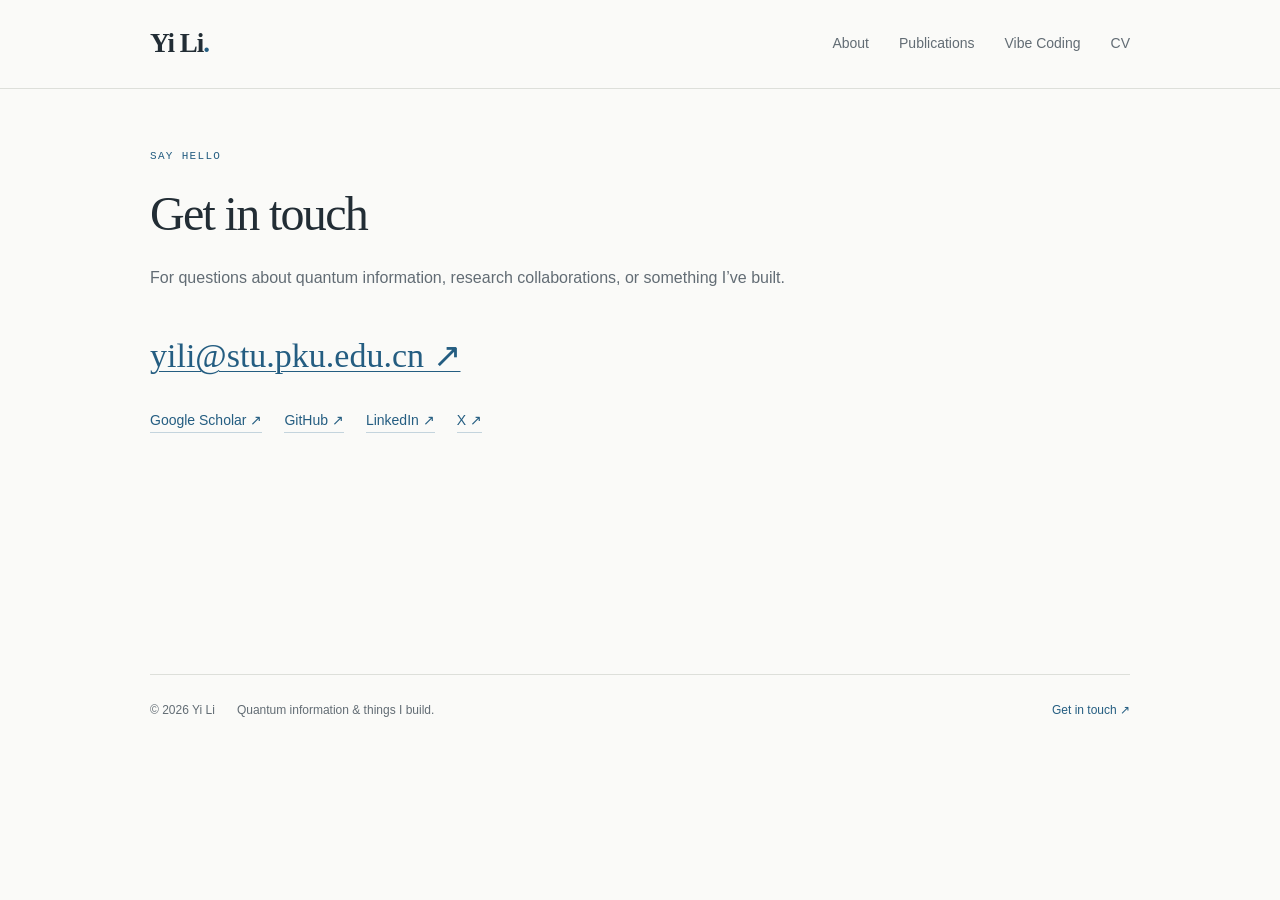
==== commit 95033b3d: "Refresh academic homepage and add vibe coding portfolio" ====
--- a/contact.html
+++ b/contact.html
@@ -1,117 +1,25 @@
-<!DOCTYPE html>
+<!doctype html>
 <html lang="en">
 <head>
-    <meta charset="UTF-8">
-    <meta name="viewport" content="width=device-width, initial-scale=1.0">
-    <title>Contact - Yi Li</title>
-    <link rel="stylesheet" href="style.css">
-    <link rel="stylesheet" href="https://cdnjs.cloudflare.com/ajax/libs/font-awesome/6.4.0/css/all.min.css">
+  <meta charset="utf-8">
+  <meta name="viewport" content="width=device-width, initial-scale=1">
+  <meta name="description" content="Contact Yi Li about quantum information research or personal coding projects.">
+  <meta name="theme-color" content="#fafaf8">
+  <title>Contact · Yi Li</title>
+  <link rel="icon" href="assets/favicon.svg" type="image/svg+xml">
+  <link rel="stylesheet" href="style.css">
 </head>
 <body>
-    <!-- Navigation -->
-    <nav>
-        <div class="nav-container">
-            <a href="index.html" class="site-name"><i class="fas fa-atom"></i> Yi Li</a>
-            <button class="menu-toggle" onclick="document.querySelector('nav ul').classList.toggle('active')">
-                <i class="fas fa-bars"></i>
-            </button>
-            <ul>
-                <li><a href="index.html"><i class="fas fa-home"></i> About</a></li>
-                <li><a href="research.html"><i class="fas fa-microscope"></i> Research</a></li>
-                <li><a href="publications.html"><i class="fas fa-book"></i> Publications</a></li>
-                <li><a href="talks.html"><i class="fas fa-chalkboard-teacher"></i> Talks</a></li>
-                <li><a href="cv.html"><i class="fas fa-file-alt"></i> CV</a></li>
-                <li><a href="contact.html" class="active"><i class="fas fa-envelope"></i> Contact</a></li>
-            </ul>
-        </div>
-    </nav>
-
-    <!-- Main Content -->
-    <main>
-        <section>
-            <h1><i class="fas fa-envelope"></i> Contact</h1>
-            <p class="subtitle"><i class="fas fa-coffee"></i> Feel free to reach out for collaborations, questions, or just to say hello!</p>
-        </section>
-
-        <!-- Contact Information -->
-        <section>
-            <h2><i class="fas fa-id-card"></i> Contact Information</h2>
-            <div class="contact-grid">
-                <div class="contact-item">
-                    <i class="fas fa-envelope"></i>
-                    <div>
-                        <p class="contact-label"><i class="fas fa-at"></i> Email</p>
-                        <p class="contact-value"><a href="mailto:yili@stu.pku.edu.cn">yili@stu.pku.edu.cn</a></p>
-                    </div>
-                </div>
-                <div class="contact-item">
-                    <i class="fas fa-university"></i>
-                    <div>
-                        <p class="contact-label"><i class="fas fa-building"></i> Institution</p>
-                        <p class="contact-value">Peking University, Beijing, China</p>
-                    </div>
-                </div>
-            </div>
-        </section>
-
-        <!-- Online Presence -->
-        <section>
-            <h2><i class="fas fa-globe"></i> Online Presence</h2>
-            <div class="contact-grid">
-                <div class="contact-item">
-                    <i class="fas fa-graduation-cap"></i>
-                    <div>
-                        <p class="contact-label"><i class="fas fa-chart-line"></i> Google Scholar</p>
-                        <p class="contact-value"><a href="https://scholar.google.com/citations?user=m_tc_OsAAAAJ&hl=en" target="_blank"><i class="fas fa-external-link-alt"></i> View Profile</a></p>
-                    </div>
-                </div>
-                <div class="contact-item">
-                    <i class="fab fa-linkedin"></i>
-                    <div>
-                        <p class="contact-label"><i class="fab fa-linkedin"></i> LinkedIn</p>
-                        <p class="contact-value"><a href="https://www.linkedin.com/in/yi-li-954007265/" target="_blank"><i class="fas fa-external-link-alt"></i> View Profile</a></p>
-                    </div>
-                </div>
-                <div class="contact-item">
-                    <i class="fab fa-x-twitter"></i>
-                    <div>
-                        <p class="contact-label"><i class="fab fa-x-twitter"></i> X (Twitter)</p>
-                        <p class="contact-value"><a href="https://x.com/Y_Li1999" target="_blank"><i class="fas fa-external-link-alt"></i> @Y_Li1999</a></p>
-                    </div>
-                </div>
-                <div class="contact-item">
-                    <i class="fab fa-github"></i>
-                    <div>
-                        <p class="contact-label"><i class="fab fa-github"></i> GitHub</p>
-                        <p class="contact-value"><a href="#"><i class="fas fa-external-link-alt"></i> [Your GitHub]</a></p>
-                    </div>
-                </div>
-            </div>
-        </section>
-
-        <!-- Mailing Address -->
-        <section>
-            <h2><i class="fas fa-map-marked-alt"></i> Mailing Address</h2>
-            <div class="card">
-                <p><i class="fas fa-building"></i> Yi Li</p>
-                <p><i class="fas fa-university"></i> Peking University</p>
-                <p><i class="fas fa-map-marker-alt"></i> Beijing, China</p>
-            </div>
-        </section>
-
-        <!-- For Potential Collaborators -->
-        <section>
-            <h2><i class="fas fa-handshake"></i> For Collaborators</h2>
-            <div class="card">
-                <p><i class="fas fa-lightbulb"></i> I am always interested in discussing new research collaborations, joint projects, and hosting opportunities. If you are interested in working together or have any questions about my research, please do not hesitate to reach out.</p>
-                <p><i class="fas fa-search"></i> Current research topics include: quantum randomness, Bell inequalities, high-dimensional quantum systems, and quantum steering.</p>
-            </div>
-        </section>
-    </main>
-
-    <!-- Footer -->
-    <footer>
-        <p><i class="fas fa-code"></i> &copy; 2026 Yi Li. All rights reserved.</p>
-    </footer>
+  <a class="skip-link" href="#main">Skip to content</a>
+  <header class="site-header"><div class="header-inner">
+    <a class="wordmark" href="index.html" aria-label="Yi Li, home">Yi Li<span class="wordmark-dot">.</span></a>
+    <nav aria-label="Main navigation"><a href="index.html">About</a><a href="publications.html">Publications</a><a href="projects.html">Vibe Coding</a><a href="cv.html">CV</a></nav>
+  </div></header>
+  <main id="main">
+<header class="page-heading"><p class="eyebrow">Say hello</p><h1>Get in touch</h1><p>For questions about quantum information, research collaborations, or something I’ve built.</p></header>
+<section class="contact-block"><p><a class="contact-email" href="mailto:yili@stu.pku.edu.cn">yili@stu.pku.edu.cn ↗</a></p><div class="inline-links"><a href="https://scholar.google.com/citations?user=m_tc_OsAAAAJ&amp;hl=en">Google Scholar ↗</a><a href="https://github.com/YiLi1999">GitHub ↗</a><a href="https://www.linkedin.com/in/yi-li-954007265/">LinkedIn ↗</a><a href="https://x.com/Y_Li1999">X ↗</a></div></section></main>
+  <footer class="site-footer"><div><span>© 2026 Yi Li</span><span>Quantum information &amp; things I build.</span></div>
+    <a href="mailto:yili@stu.pku.edu.cn">Get in touch <span aria-hidden="true">↗</span></a>
+  </footer>
 </body>
 </html>
--- a/style.css
+++ b/style.css
@@ -1,938 +1,117 @@
-/* ===========================
-   Global Styles
-   =========================== */
-:root {
-    --primary: #4a5568;
-    --accent: #667eea;
-    --accent-light: #764ba2;
-    --bg: #fafbfc;
-    --bg-card: #ffffff;
-    --bg-light: #f7f8fc;
-    --text: #2d3748;
-    --text-light: #718096;
-    --border: #e2e8f0;
-    --shadow: rgba(102, 126, 234, 0.15);
-    --gradient-1: linear-gradient(135deg, #667eea 0%, #764ba2 100%);
-    --gradient-2: linear-gradient(135deg, #f093fb 0%, #f5576c 100%);
-    --gradient-3: linear-gradient(135deg, #4facfe 0%, #00f2fe 100%);
-    --gradient-4: linear-gradient(135deg, #43e97b 0%, #38f9d7 100%);
-    --gradient-5: linear-gradient(135deg, #fa709a 0%, #fee140 100%);
-    --max-width: 950px;
-}
-
-* {
-    margin: 0;
-    padding: 0;
-    box-sizing: border-box;
-}
-
-html {
-    scroll-behavior: smooth;
-}
-
-body {
-    font-family: -apple-system, BlinkMacSystemFont, 'Segoe UI', Roboto, 'Helvetica Neue', Arial, sans-serif;
-    background: var(--bg);
-    color: var(--text);
-    line-height: 1.7;
-    font-size: 16px;
-}
-
-/* ===========================
-   Navigation
-   =========================== */
-nav {
-    background: rgba(255, 255, 255, 0.95);
-    backdrop-filter: blur(10px);
-    border-bottom: 1px solid var(--border);
-    position: sticky;
-    top: 0;
-    z-index: 100;
-    box-shadow: 0 2px 20px rgba(0, 0, 0, 0.05);
-}
-
-nav .nav-container {
-    max-width: var(--max-width);
-    margin: 0 auto;
-    display: flex;
-    justify-content: space-between;
-    align-items: center;
-    padding: 0 20px;
-    height: 65px;
-}
-
-nav .site-name {
-    font-size: 1.3rem;
-    font-weight: 700;
-    background: var(--gradient-1);
-    -webkit-background-clip: text;
-    -webkit-text-fill-color: transparent;
-    background-clip: text;
-    text-decoration: none;
-    transition: transform 0.3s;
-}
-
-nav .site-name:hover {
-    transform: scale(1.05);
-}
-
-nav ul {
-    display: flex;
-    list-style: none;
-    gap: 5px;
-}
-
-nav ul li a {
-    display: flex;
-    align-items: center;
-    gap: 6px;
-    padding: 8px 16px;
-    color: var(--text-light);
-    text-decoration: none;
-    font-size: 0.95rem;
-    border-radius: 20px;
-    transition: all 0.3s cubic-bezier(0.4, 0, 0.2, 1);
-    position: relative;
-}
-
-nav ul li a .fas, nav ul li a .fab {
-    font-size: 0.85rem;
-}
-
-nav ul li a:hover,
-nav ul li a.active {
-    color: white;
-    background: var(--gradient-1);
-    box-shadow: 0 4px 15px var(--shadow);
-}
-
-nav .menu-toggle {
-    display: none;
-    background: none;
-    border: none;
-    font-size: 1.5rem;
-    color: var(--text);
-    cursor: pointer;
-}
-
-/* ===========================
-   Main Content
-   =========================== */
-main {
-    max-width: var(--max-width);
-    margin: 0 auto;
-    padding: 50px 20px;
-    min-height: calc(100vh - 130px);
-}
-
-section {
-    margin-bottom: 50px;
-    animation: fadeInUp 0.6s ease-out;
-}
-
-@keyframes fadeInUp {
-    from {
-        opacity: 0;
-        transform: translateY(20px);
-    }
-    to {
-        opacity: 1;
-        transform: translateY(0);
-    }
-}
-
-h1 {
-    font-size: 2.4rem;
-    background: var(--gradient-1);
-    -webkit-background-clip: text;
-    -webkit-text-fill-color: transparent;
-    background-clip: text;
-    margin-bottom: 10px;
-    font-weight: 700;
-}
-
-h1 .fas, h1 .fab {
-    background: var(--gradient-1);
-    -webkit-background-clip: text;
-    -webkit-text-fill-color: transparent;
-    margin-right: 10px;
-}
-
-h2 {
-    font-size: 1.5rem;
-    color: var(--primary);
-    margin-bottom: 25px;
-    padding-bottom: 12px;
-    border-bottom: 3px solid transparent;
-    border-image: var(--gradient-1) 1;
-    font-weight: 600;
-    position: relative;
-}
-
-h2::before {
-    content: '';
-    position: absolute;
-    bottom: -3px;
-    left: 0;
-    width: 80px;
-    height: 3px;
-    background: var(--gradient-1);
-    border-radius: 2px;
-}
-
-h2 .fas, h2 .fab {
-    background: var(--gradient-1);
-    -webkit-background-clip: text;
-    -webkit-text-fill-color: transparent;
-    margin-right: 10px;
-}
-
-h3 {
-    font-size: 1.15rem;
-    color: var(--accent);
-    margin: 25px 0 10px;
-    font-weight: 600;
-}
-
-h3 .fas, h3 .fab {
-    margin-right: 8px;
-    color: var(--accent);
-}
-
-h4 {
-    font-size: 1rem;
-    color: var(--text);
-    margin: 15px 0 8px;
-    font-weight: 600;
-}
-
-h4 .fas, h4 .fab {
-    margin-right: 8px;
-    color: var(--accent);
-}
-
-p {
-    margin-bottom: 15px;
-    color: var(--text);
-}
-
-.subtitle {
-    font-size: 1.15rem;
-    color: var(--text-light);
-    margin-bottom: 25px;
-}
-
-a {
-    color: var(--accent);
-    text-decoration: none;
-    transition: color 0.3s;
-}
-
-a:hover {
-    color: var(--accent-light);
-}
-
-/* ===========================
-   Hero Section (Home)
-   =========================== */
-.hero {
-    display: flex;
-    gap: 45px;
-    align-items: flex-start;
-    margin-bottom: 45px;
-    background: var(--bg-card);
-    padding: 40px;
-    border-radius: 20px;
-    box-shadow: 0 10px 40px rgba(0, 0, 0, 0.08);
-    animation: fadeInUp 0.8s ease-out;
-}
-
-.hero-photo {
-    flex-shrink: 0;
-}
-
-.hero-photo .photo-placeholder {
-    width: 180px;
-    height: 220px;
-    background: var(--bg-light);
-    border-radius: 12px;
-    display: flex;
-    align-items: center;
-    justify-content: center;
-    color: var(--text-light);
-    font-size: 0.9rem;
-    text-align: center;
-    padding: 20px;
-}
-
-.hero-content {
-    flex: 1;
-}
-
-.hero h1 {
-    margin-bottom: 8px;
-}
-
-.hero .contacts {
-    display: flex;
-    flex-wrap: wrap;
-    gap: 15px;
-    margin-top: 20px;
-    font-size: 0.95rem;
-}
-
-.hero .contacts a {
-    color: var(--accent);
-}
-
-.hero .contacts span {
-    display: inline-flex;
-    align-items: center;
-    gap: 6px;
-    color: var(--text-light);
-}
-
-/* ===========================
-   Profile Image
-   =========================== */
-.profile-photo {
-    width: 180px;
-    height: 220px;
-    object-fit: cover;
-    border-radius: 12px;
-    box-shadow: 0 8px 25px rgba(0, 0, 0, 0.15);
-    border: 4px solid transparent;
-    background: linear-gradient(white, white) padding-box,
-                var(--gradient-1) border-box;
-}
-
-/* ===========================
-   Section Cards
-   =========================== */
-.card {
-    background: var(--bg-card);
-    border-radius: 16px;
-    padding: 28px;
-    margin-bottom: 20px;
-    box-shadow: 0 4px 20px rgba(0, 0, 0, 0.06);
-    transition: transform 0.3s, box-shadow 0.3s;
-}
-
-.card:hover {
-    transform: translateY(-3px);
-    box-shadow: 0 8px 30px rgba(102, 126, 234, 0.15);
-}
-
-.card h3 {
-    margin-top: 0;
-}
-
-/* ===========================
-   Publication List
-   =========================== */
-.pub-list {
-    list-style: none;
-}
-
-.pub-list li {
-    padding: 22px 25px;
-    margin-bottom: 15px;
-    background: var(--bg-card);
-    border-radius: 12px;
-    border-left: 4px solid;
-    border-image: var(--gradient-1) 1;
-    box-shadow: 0 3px 15px rgba(0, 0, 0, 0.05);
-    transition: transform 0.3s, box-shadow 0.3s;
-    animation: fadeInUp 0.5s ease-out;
-    animation-fill-mode: backwards;
-}
-
-.pub-list li:nth-child(1) { animation-delay: 0.1s; }
-.pub-list li:nth-child(2) { animation-delay: 0.15s; }
-.pub-list li:nth-child(3) { animation-delay: 0.2s; }
-.pub-list li:nth-child(4) { animation-delay: 0.25s; }
-.pub-list li:nth-child(5) { animation-delay: 0.3s; }
-
-.pub-list li:hover {
-    transform: translateX(5px);
-    box-shadow: 0 5px 20px var(--shadow);
-}
-
-.pub-list .pub-title {
-    font-weight: 600;
-    color: var(--primary);
-    font-size: 1.05rem;
-    margin-bottom: 6px;
-}
-
-.pub-list .pub-authors {
-    color: var(--text-light);
-    font-size: 0.95rem;
-    margin-bottom: 6px;
-}
-
-.pub-list .pub-journal {
-    color: var(--accent);
-    font-style: italic;
-    font-size: 0.95rem;
-}
-
-.pub-list .pub-note {
-    color: var(--text-light);
-    font-size: 0.85rem;
-    margin-top: 6px;
-}
-
-/* ===========================
-   Research Cards
-   =========================== */
-.research-grid {
-    display: grid;
-    grid-template-columns: repeat(auto-fit, minmax(280px, 1fr));
-    gap: 22px;
-}
-
-.research-card {
-    background: var(--bg-card);
-    border-radius: 16px;
-    padding: 28px;
-    border: 1px solid var(--border);
-    transition: all 0.3s cubic-bezier(0.4, 0, 0.2, 1);
-    position: relative;
-    overflow: hidden;
-}
-
-.research-card::before {
-    content: '';
-    position: absolute;
-    top: 0;
-    left: 0;
-    right: 0;
-    height: 4px;
-    background: var(--gradient-1);
-    opacity: 0;
-    transition: opacity 0.3s;
-}
-
-.research-card:hover::before {
-    opacity: 1;
-}
-
-.research-card:hover {
-    transform: translateY(-5px);
-    box-shadow: 0 15px 40px var(--shadow);
-    border-color: transparent;
-}
-
-.research-card h3 {
-    margin-top: 0;
-    color: var(--primary);
-    position: relative;
-}
-
-.research-card h3::after {
-    content: '';
-    position: absolute;
-    bottom: -8px;
-    left: 0;
-    width: 30px;
-    height: 3px;
-    background: var(--gradient-1);
-    border-radius: 2px;
-}
-
-.research-card p {
-    font-size: 0.95rem;
-    color: var(--text-light);
-    margin-top: 15px;
-}
-
-/* ===========================
-   Talks List
-   =========================== */
-.talks-list {
-    list-style: none;
-}
-
-.talks-list li {
-    padding: 18px 22px;
-    margin-bottom: 12px;
-    background: var(--bg-card);
-    border-radius: 12px;
-    box-shadow: 0 3px 12px rgba(0, 0, 0, 0.05);
-    transition: all 0.3s;
-    border-left: 4px solid var(--accent);
-}
-
-.talks-list li:hover {
-    transform: translateX(5px);
-    box-shadow: 0 5px 20px var(--shadow);
-}
-
-.talks-list li:last-child {
-    border-bottom: none;
-}
-
-.talks-list .talk-type {
-    display: inline-block;
-    background: var(--gradient-1);
-    color: white;
-    padding: 4px 14px;
-    border-radius: 20px;
-    font-size: 0.8rem;
-    margin-right: 12px;
-    font-weight: 500;
-}
-
-.talks-list .talk-title {
-    font-weight: 600;
-    color: var(--text);
-}
-
-.talks-list .talk-info {
-    color: var(--text-light);
-    font-size: 0.9rem;
-    margin-top: 6px;
-}
-
-/* ===========================
-   CV Section
-   =========================== */
-.cv-section {
-    margin-bottom: 40px;
-}
-
-.cv-section h3 {
-    margin-top: 0;
-}
-
-.cv-item {
-    display: flex;
-    justify-content: space-between;
-    padding: 10px 0;
-    border-bottom: 1px solid var(--border);
-}
-
-.cv-item:last-child {
-    border-bottom: none;
-}
-
-.cv-item .cv-left {
-    flex: 1;
-}
-
-.cv-item .cv-right {
-    color: var(--text-light);
-    font-size: 0.9rem;
-}
-
-/* ===========================
-   Contact Info
-   =========================== */
-.contact-grid {
-    display: grid;
-    grid-template-columns: repeat(auto-fit, minmax(240px, 1fr));
-    gap: 18px;
-}
-
-.contact-item {
-    display: flex;
-    align-items: center;
-    gap: 16px;
-    padding: 18px;
-    background: var(--bg-card);
-    border-radius: 14px;
-    box-shadow: 0 3px 15px rgba(0, 0, 0, 0.05);
-    transition: all 0.3s;
-    border: 1px solid transparent;
-}
-
-.contact-item:hover {
-    transform: translateY(-3px);
-    box-shadow: 0 8px 25px var(--shadow);
-    border-color: rgba(102, 126, 234, 0.2);
-}
-
-.contact-item i {
-    font-size: 1.6rem;
-    background: var(--gradient-1);
-    -webkit-background-clip: text;
-    -webkit-text-fill-color: transparent;
-    background-clip: text;
-    width: 35px;
-    text-align: center;
-}
-
-.contact-item .contact-label {
-    font-size: 0.85rem;
-    color: var(--text-light);
-}
-
-.contact-item .contact-value {
-    font-size: 1rem;
-    color: var(--text);
-}
-
-.contact-item .contact-value a {
-    color: var(--accent);
-}
-
-/* ===========================
-   Social Links
-   =========================== */
-.social-links {
-    display: flex;
-    gap: 12px;
-    margin-top: 22px;
-}
-
-.social-links a {
-    display: inline-flex;
-    align-items: center;
-    gap: 8px;
-    padding: 10px 22px;
-    color: white;
-    border-radius: 25px;
-    font-size: 0.9rem;
-    text-decoration: none;
-    transition: all 0.3s cubic-bezier(0.4, 0, 0.2, 1);
-    font-weight: 500;
-    position: relative;
-    overflow: hidden;
-}
-
-.social-links a::before {
-    content: '';
-    position: absolute;
-    top: 0;
-    left: -100%;
-    width: 100%;
-    height: 100%;
-    background: linear-gradient(90deg, transparent, rgba(255,255,255,0.2), transparent);
-    transition: left 0.5s;
-}
-
-.social-links a:hover::before {
-    left: 100%;
-}
-
-.social-links a:hover {
-    transform: translateY(-3px);
-    box-shadow: 0 6px 20px var(--shadow);
-    text-decoration: none;
-}
-
-.social-links a.scholar {
-    background: var(--gradient-1);
-}
-
-.social-links a.linkedin {
-    background: linear-gradient(135deg, #0077b5 0%, #00a0dc 100%);
-}
-
-.social-links a.twitter {
-    background: linear-gradient(135deg, #000000 0%, #333333 100%);
-}
-
-/* ===========================
-   Education & Experience
-   =========================== */
-.edu-item, .exp-item {
-    padding: 22px 25px;
-    margin-bottom: 15px;
-    background: var(--bg-card);
-    border-radius: 14px;
-    box-shadow: 0 3px 15px rgba(0, 0, 0, 0.05);
-    transition: all 0.3s;
-    border-left: 4px solid var(--accent);
-}
-
-.edu-item:hover, .exp-item:hover {
-    transform: translateX(5px);
-    box-shadow: 0 5px 20px var(--shadow);
-}
-
-.edu-item:last-child, .exp-item:last-child {
-    border-bottom: none;
-}
-
-.edu-header, .exp-header {
-    display: flex;
-    justify-content: space-between;
-    align-items: baseline;
-    flex-wrap: wrap;
-    gap: 10px;
-}
-
-.edu-header h3, .exp-header h3 {
-    margin: 0;
-    color: var(--primary);
-}
-
-.edu-header span, .exp-header span {
-    color: white;
-    background: var(--gradient-1);
-    padding: 3px 12px;
-    border-radius: 15px;
-    font-size: 0.85rem;
-}
-
-.edu-sub, .exp-sub {
-    color: var(--text-light);
-    margin-top: 6px;
-}
-
-.edu-item ul, .exp-item ul {
-    margin-top: 12px;
-    margin-left: 20px;
-    color: var(--text);
-}
-
-.edu-item ul li, .exp-item ul li {
-    margin-bottom: 6px;
-}
-
-/* ===========================
-   Skills
-   =========================== */
-.skills-grid {
-    display: grid;
-    grid-template-columns: repeat(auto-fit, minmax(220px, 1fr));
-    gap: 15px;
-}
-
-.skill-item {
-    background: var(--bg-card);
-    padding: 18px;
-    border-radius: 12px;
-    box-shadow: 0 3px 12px rgba(0, 0, 0, 0.05);
-    transition: all 0.3s;
-    border: 1px solid var(--border);
-}
-
-.skill-item:hover {
-    transform: translateY(-3px);
-    box-shadow: 0 8px 25px var(--shadow);
-    border-color: rgba(102, 126, 234, 0.3);
-}
-
-.skill-item strong {
-    background: var(--gradient-1);
-    -webkit-background-clip: text;
-    -webkit-text-fill-color: transparent;
-    background-clip: text;
-    display: block;
-    margin-bottom: 6px;
-}
-
-.skill-item span {
-    color: var(--text-light);
-    font-size: 0.95rem;
-}
-
-/* ===========================
-   Awards
-   =========================== */
-.award-grid {
-    display: grid;
-    grid-template-columns: repeat(auto-fit, minmax(260px, 1fr));
-    gap: 14px;
-}
-
-.award-item {
-    display: flex;
-    justify-content: space-between;
-    align-items: center;
-    padding: 14px 18px;
-    background: var(--bg-card);
-    border-radius: 12px;
-    box-shadow: 0 3px 12px rgba(0, 0, 0, 0.05);
-    transition: all 0.3s;
-    border-left: 4px solid;
-    border-image: var(--gradient-4) 1;
-}
-
-.award-item:hover {
-    transform: translateX(5px);
-    box-shadow: 0 5px 20px var(--shadow);
-}
-
-.award-item .award-name {
-    color: var(--text);
-    font-weight: 500;
-}
-
-.award-item .award-year {
-    background: var(--gradient-1);
-    color: white;
-    padding: 3px 12px;
-    border-radius: 15px;
-    font-size: 0.85rem;
-}
-
-/* ===========================
-   Interests
-   =========================== */
-.interests {
-    display: grid;
-    grid-template-columns: repeat(auto-fit, minmax(280px, 1fr));
-    gap: 20px;
-}
-
-.interest-item {
-    background: var(--bg-card);
-    padding: 25px;
-    border-radius: 16px;
-    box-shadow: 0 4px 18px rgba(0, 0, 0, 0.06);
-    transition: all 0.3s cubic-bezier(0.4, 0, 0.2, 1);
-    position: relative;
-    overflow: hidden;
-}
-
-.interest-item::before {
-    content: '';
-    position: absolute;
-    top: 0;
-    left: 0;
-    width: 100%;
-    height: 100%;
-    background: var(--gradient-1);
-    opacity: 0;
-    transition: opacity 0.3s;
-    z-index: 0;
-}
-
-.interest-item:hover::before {
-    opacity: 0.03;
-}
-
-.interest-item:hover {
-    transform: translateY(-5px);
-    box-shadow: 0 12px 35px var(--shadow);
-}
-
-.interest-item h4 {
-    margin: 0 0 10px;
-    color: var(--primary);
-    font-size: 1.1rem;
-    position: relative;
-    display: flex;
-    align-items: center;
-    gap: 10px;
-}
-
-.interest-item h4 .fas {
-    background: var(--gradient-1);
-    -webkit-background-clip: text;
-    -webkit-text-fill-color: transparent;
-    background-clip: text;
-    font-size: 1.2rem;
-}
-
-.interest-item p {
-    margin: 0;
-    font-size: 0.95rem;
-    color: var(--text-light);
-    position: relative;
-}
-
-/* ===========================
-   Footer
-   =========================== */
-footer {
-    background: var(--bg-card);
-    border-top: 1px solid var(--border);
-    padding: 35px 20px;
-    text-align: center;
-    color: var(--text-light);
-    font-size: 0.9rem;
-    position: relative;
-}
-
-footer::before {
-    content: '';
-    position: absolute;
-    top: 0;
-    left: 0;
-    right: 0;
-    height: 3px;
-    background: var(--gradient-1);
-}
-
-footer p {
-    margin-bottom: 8px;
-}
-
-/* ===========================
-   Responsive Design
-   =========================== */
-@media (max-width: 768px) {
-    nav ul {
-        display: none;
-        position: absolute;
-        top: 65px;
-        left: 0;
-        right: 0;
-        background: rgba(255, 255, 255, 0.98);
-        backdrop-filter: blur(10px);
-        flex-direction: column;
-        padding: 15px 20px;
-        border-bottom: 1px solid var(--border);
-        box-shadow: 0 10px 30px rgba(0, 0, 0, 0.1);
-    }
-
-    nav ul.active {
-        display: flex;
-    }
-
-    nav .menu-toggle {
-        display: block;
-    }
-
-    .hero {
-        flex-direction: column;
-        align-items: center;
-        text-align: center;
-        padding: 30px 25px;
-    }
-
-    .hero .contacts {
-        justify-content: center;
-    }
-
-    .hero-photo {
-        width: 100%;
-        display: flex;
-        justify-content: center;
-    }
-
-    .hero-photo .photo-placeholder {
-        width: 160px;
-        height: 200px;
-    }
-
-    h1 {
-        font-size: 2rem;
-    }
-
-    h2 {
-        font-size: 1.3rem;
-    }
-
-    main {
-        padding: 30px 15px;
-    }
-
-    .edu-header, .exp-header {
-        flex-direction: column;
-    }
-
-    .edu-header span, .exp-header span {
-        margin-top: 5px;
-    }
-
-    .social-links {
-        flex-wrap: wrap;
-        justify-content: center;
-    }
-}
+:root { --paper:#fafaf8; --ink:#222d35; --muted:#626c74; --blue:#245d81; --line:#dddfda; --tint:#eef3f5; --max:1040px; }
+* { box-sizing:border-box; }
+html { scroll-behavior:smooth; scroll-padding-top:100px; }
+body { margin:0; background:var(--paper); color:var(--ink); font-family:Inter,-apple-system,BlinkMacSystemFont,"Segoe UI",Arial,"Noto Sans",sans-serif; font-size:16px; line-height:1.7; -webkit-font-smoothing:antialiased; }
+::selection { background:#dce8ed; }
+a { color:var(--blue); text-decoration-thickness:1px; text-underline-offset:4px; }
+a:hover { color:#173e56; }
+a:focus-visible, summary:focus-visible { outline:2px solid var(--blue); outline-offset:5px; border-radius:2px; }
+img { max-width:100%; display:block; }
+p { margin:0 0 18px; }
+h1,h2,h3 { line-height:1.25; font-weight:500; }
+h1,h2 { font-family:Georgia,"Times New Roman","Noto Serif",serif; letter-spacing:-.035em; }
+h1 { font-size:clamp(42px,5.4vw,64px); margin:0 0 20px; }
+h2 { font-size:32px; margin:0; }
+h3 { font-size:20px; margin:0 0 12px; }
+ul { padding-left:20px; }
+.skip-link { position:fixed; top:-100px; left:20px; z-index:5; padding:8px 18px; background:white; }
+.skip-link:focus { top:10px; }
+.site-header { border-bottom:1px solid var(--line); }
+.header-inner { max-width:var(--max); margin:auto; min-height:88px; display:flex; align-items:center; justify-content:space-between; gap:28px; padding:0 30px; }
+.wordmark { font-family:Georgia,serif; font-size:27px; font-weight:bold; color:var(--ink); text-decoration:none; letter-spacing:-1px; white-space:nowrap; }
+.wordmark-dot { color:var(--blue); }
+nav { display:flex; gap:30px; align-items:center; }
+nav a { color:var(--muted); text-decoration:none; font-size:14px; padding:29px 0; position:relative; white-space:nowrap; }
+nav a:hover,nav .active { color:var(--ink); }
+nav .active:after { content:""; position:absolute; bottom:19px; left:0; right:0; height:2px; background:var(--blue); }
+main { max-width:var(--max); margin:auto; padding:0 30px; min-height:65vh; }
+.hero { display:grid; grid-template-columns:minmax(0,1fr) 230px; gap:85px; align-items:center; padding:72px 0 65px; }
+.eyebrow,.section-index,.year,.project-type,.entry-date { font-family:"SFMono-Regular",Consolas,"Liberation Mono",monospace; font-size:11px; text-transform:uppercase; letter-spacing:.12em; }
+.eyebrow { color:var(--blue); margin:0 0 18px; }
+.name-cn { font-family:serif; font-size:25px; color:var(--muted); letter-spacing:.08em; margin-left:13px; white-space:nowrap; }
+.role { font-size:20px; margin-top:-8px; margin-bottom:20px; color:var(--muted); }
+.intro { max-width:590px; }
+.inline-links { display:flex; flex-wrap:wrap; gap:8px 22px; margin:24px 0 0; font-size:14px; }
+.inline-links a { text-decoration:none; border-bottom:1px solid #c4d4dd; }
+.portrait { margin:0; }
+.portrait img { width:230px; height:282px; object-fit:cover; object-position:center 38%; border-radius:3px; }
+.portrait figcaption { font-size:11px; letter-spacing:.04em; color:var(--muted); margin-top:12px; display:flex; align-items:center; gap:8px; }
+.portrait figcaption:before { content:""; width:18px; height:1px; background:var(--blue); }
+.section { padding:44px 0 48px; border-top:1px solid var(--line); }
+.section-heading { display:flex; align-items:baseline; justify-content:space-between; gap:25px; margin-bottom:27px; }
+.section-title { display:flex; align-items:baseline; gap:17px; }
+.section-index { color:var(--blue); }
+.text-link { font-size:13px; white-space:nowrap; text-decoration:none; }
+.research-topics { display:grid; grid-template-columns:repeat(3,1fr); gap:34px; }
+.research-topics h3 { font-size:16px; margin:0 0 9px; font-weight:600; }
+.research-topics p { font-size:14px; color:var(--muted); margin:0; }
+.publication-list { list-style:none; margin:0; padding:0; }
+.publication { display:grid; grid-template-columns:52px minmax(0,1fr); gap:14px; border-top:1px solid var(--line); padding:21px 0; }
+.publication:first-child { border-top:0; padding-top:0; }
+.year { color:var(--muted); padding-top:3px; }
+.publication h3 { font-size:16px; margin:0 0 7px; line-height:1.5; font-weight:600; }
+.publication h3 a { color:var(--ink); text-decoration:none; }
+.publication h3 a:hover { color:var(--blue); text-decoration:underline; }
+.authors,.journal { font-size:13px; color:var(--muted); margin:0 0 5px; }
+.journal { color:var(--blue); }
+.pub-links { display:flex; flex-wrap:wrap; gap:16px; margin-top:7px; font-size:12px; }
+.pub-links a { text-decoration:none; border-bottom:1px solid #c4d4dd; }
+.project-grid { display:grid; grid-template-columns:1fr 1fr; gap:25px; }
+.project { min-width:0; border:1px solid var(--line); border-radius:4px; background:#fff; overflow:hidden; }
+.project-art { height:172px; background:#edf2ee; display:flex; align-items:center; justify-content:center; overflow:hidden; position:relative; }
+.project-art.pulse { background:#edf1f7; }
+.project-art img { width:100%; height:100%; object-fit:contain; padding:10px; }
+.project-body { padding:24px; }
+.project-type { color:var(--muted); margin:0 0 10px; font-size:10px; }
+.project h3 { font-size:21px; }
+.project h3 a { color:var(--ink); text-decoration:none; }
+.project h3 a:hover { color:var(--blue); }
+.project p { font-size:14px; color:var(--muted); margin:0 0 17px; }
+.project .project-type { font-size:10px; margin-bottom:10px; }
+.project .project-action { color:var(--blue); font-size:13px; margin-bottom:0; }
+.project-action a { text-decoration:none; border-bottom:1px solid #c4d4dd; }
+.project-action a+a { margin-left:18px; }
+.browser-mini { width:78%; max-width:300px; border:1px solid #b9c9bf; background:#fff; border-radius:5px; box-shadow:0 12px 24px #1e392412; transform:rotate(-3deg); }
+.browser-bar { height:21px; border-bottom:1px solid #e0e7e1; display:flex; gap:4px; align-items:center; padding:0 9px; }
+.browser-bar i { width:4px; height:4px; border-radius:50%; background:#b8c7be; }
+.mini-content { display:flex; gap:18px; padding:16px 20px; align-items:center; }
+.mini-content img { image-rendering:pixelated; width:52px; height:58px; padding:0; object-fit:contain; }
+.mini-copy { flex:1; }
+.mini-copy span { display:block; font:11px/1.5 Georgia,serif; color:#41644c; margin-bottom:9px; }
+.mini-line { height:3px; background:#e1e9e2; margin:7px 0; width:90%; }
+.mini-line.short { width:62%; }
+.pulse-mini { width:76%; max-width:290px; padding:15px 19px; background:white; border:1px solid #c7d1e0; border-radius:4px; box-shadow:0 12px 24px #1b365912; transform:rotate(3deg); }
+.pulse-head { font:14px Georgia,serif; color:#35516b; border-bottom:1px solid #e7ebf1; padding-bottom:9px; }
+.pulse-row { display:flex; align-items:center; gap:10px; border-bottom:1px solid #eef1f5; padding:9px 0; }
+.pulse-row:last-child { border:0; }
+.pulse-row i { display:block; width:6px; height:6px; background:#5481a6; border-radius:50%; }
+.pulse-row span { display:block; height:4px; width:80%; background:#dee5ef; }
+.pulse-row:nth-child(3) span { width:60%; }
+.beyond { display:grid; grid-template-columns:160px 1fr; gap:28px; align-items:baseline; }
+.beyond h2 { font-size:24px; }
+.beyond p { color:var(--muted); font-size:14px; margin:0; }
+.site-footer { max-width:calc(var(--max) - 60px); margin:0 auto; padding:25px 0 32px; border-top:1px solid var(--line); display:flex; align-items:flex-start; justify-content:space-between; gap:20px; font-size:12px; color:var(--muted); }
+.site-footer div { display:flex; gap:22px; }
+.site-footer a { text-decoration:none; }
+.page-heading { padding:58px 0 36px; max-width:720px; }
+.page-heading h1 { font-size:48px; }
+.page-heading p:last-child { color:var(--muted); margin:0; }
+.note { font-size:12px; color:var(--muted); }
+.entry { display:grid; grid-template-columns:145px 1fr; gap:24px; padding:18px 0; border-top:1px solid var(--line); }
+.entry:first-of-type { border-top:0; padding-top:0; }
+.entry-date { color:var(--muted); font-size:11px; padding-top:3px; letter-spacing:.025em; text-transform:none; }
+.entry h3 { font-size:17px; margin:0 0 5px; font-weight:600; }
+.entry p { font-size:14px; color:var(--muted); margin:0; }
+.compact-list { margin:0; padding-left:19px; font-size:14px; color:var(--muted); }
+.compact-list li { margin-bottom:10px; }
+.project-detail { display:grid; grid-template-columns:1fr 1fr; align-items:center; gap:42px; border-top:1px solid var(--line); padding:40px 0; }
+.project-detail .project-art { height:240px; border:1px solid var(--line); border-radius:4px; }
+.project-detail h2 { font-size:28px; margin:0 0 15px; }
+.project-detail p { font-size:14px; color:var(--muted); }
+.project-detail .project-type { color:var(--blue); font-size:10px; }
+.project-detail .project-action { margin-bottom:0; }
+.contact-block { padding:0 0 60px; max-width:700px; }
+.contact-email { font-family:Georgia,serif; font-size:clamp(20px,5vw,34px); }
+@media(max-width:800px) { .hero { gap:35px; grid-template-columns:1fr 185px; padding:48px 0; } .portrait img { width:185px; height:235px; } .name-cn { display:block; margin:10px 0 0; font-size:22px; } .research-topics { gap:20px; } .site-footer { margin:0 30px; } .site-footer div { flex-direction:column; gap:2px; } }
+@media(max-width:580px) { .header-inner { padding:16px 22px 0; align-items:flex-start; flex-direction:column; gap:4px; } .wordmark { font-size:25px; } nav { width:100%; justify-content:space-between; gap:14px; } nav a { font-size:12px; padding:10px 0 18px; } nav .active:after { bottom:9px; } main { padding:0 22px; } .hero { grid-template-columns:minmax(0,1fr) 92px; gap:18px; align-items:start; padding:38px 0; } .hero-copy { display:contents; } .hero-name { grid-column:1; grid-row:1; } .hero .portrait { grid-column:2; grid-row:1; margin-top:7px; } .hero .intro,.hero .inline-links { grid-column:1 / -1; margin-bottom:0; } .hero .inline-links { margin-top:5px; gap:8px 20px; font-size:12px; } .hero h1 { font-size:43px; margin-bottom:13px; } .hero .name-cn { font-size:19px; } .role { font-size:16px; margin:0; } .eyebrow { font-size:9px; letter-spacing:.1em; margin-bottom:12px; } .portrait img { width:92px; height:120px; } .portrait figcaption { display:none; } .intro { font-size:15px; } .section { padding:32px 0; } h2 { font-size:27px; } .section-heading { gap:15px; margin-bottom:23px; flex-wrap:wrap; } .section-title { gap:10px; } .section-index { font-size:10px; } .research-topics { grid-template-columns:1fr; gap:22px; } .research-topics p { max-width:95%; } .publication { grid-template-columns:38px minmax(0,1fr); gap:9px; padding:18px 0; } .publication h3 { font-size:15px; } .authors,.journal { font-size:12px; } .project-grid { grid-template-columns:1fr; gap:20px; } .project-art { height:165px; } .project-body { padding:21px; } .beyond { grid-template-columns:1fr; gap:12px; } .site-footer { margin:0 22px; font-size:11px; } .site-footer div { max-width:195px; } .page-heading { padding:38px 0 30px; } .page-heading h1 { font-size:38px; } .entry { grid-template-columns:1fr; gap:7px; } .project-detail { grid-template-columns:1fr; gap:24px; padding:30px 0; } .project-detail .project-art { height:200px; } }
+@media(prefers-reduced-motion:reduce) { html { scroll-behavior:auto; } }
